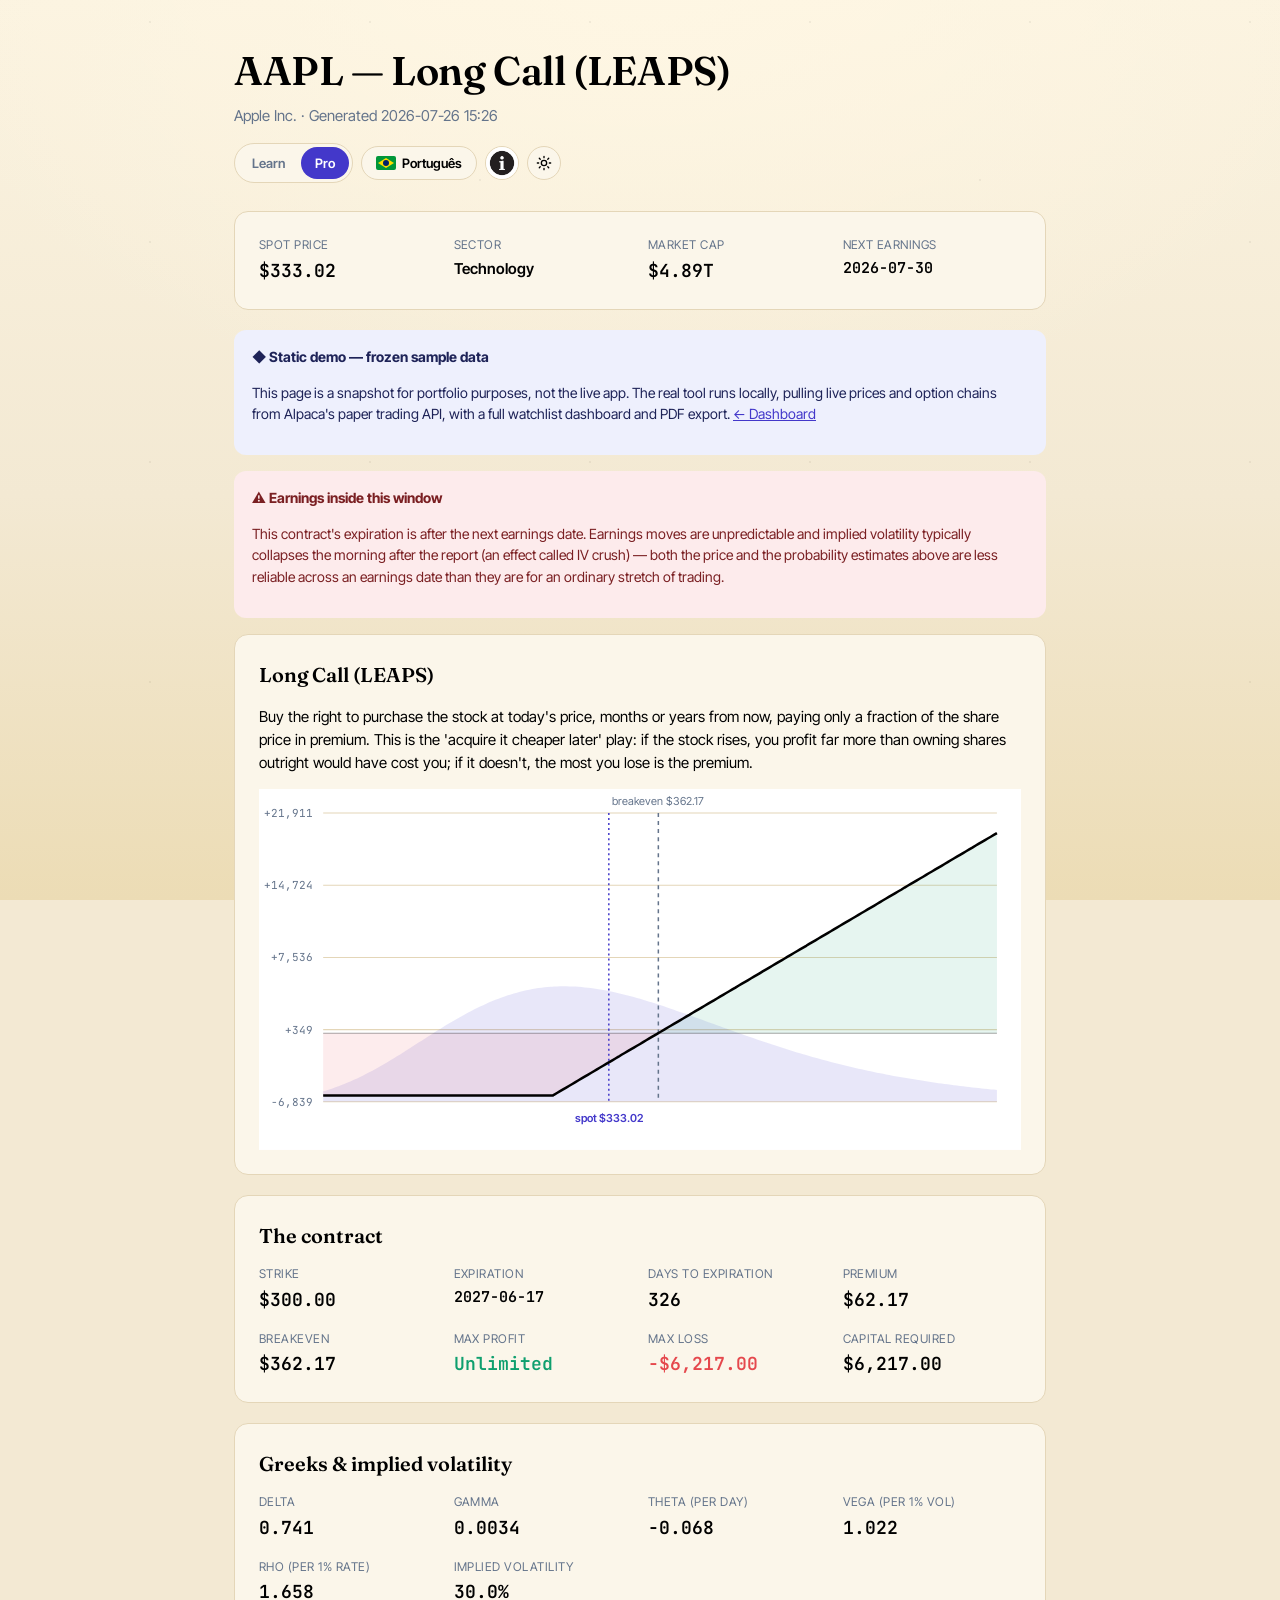
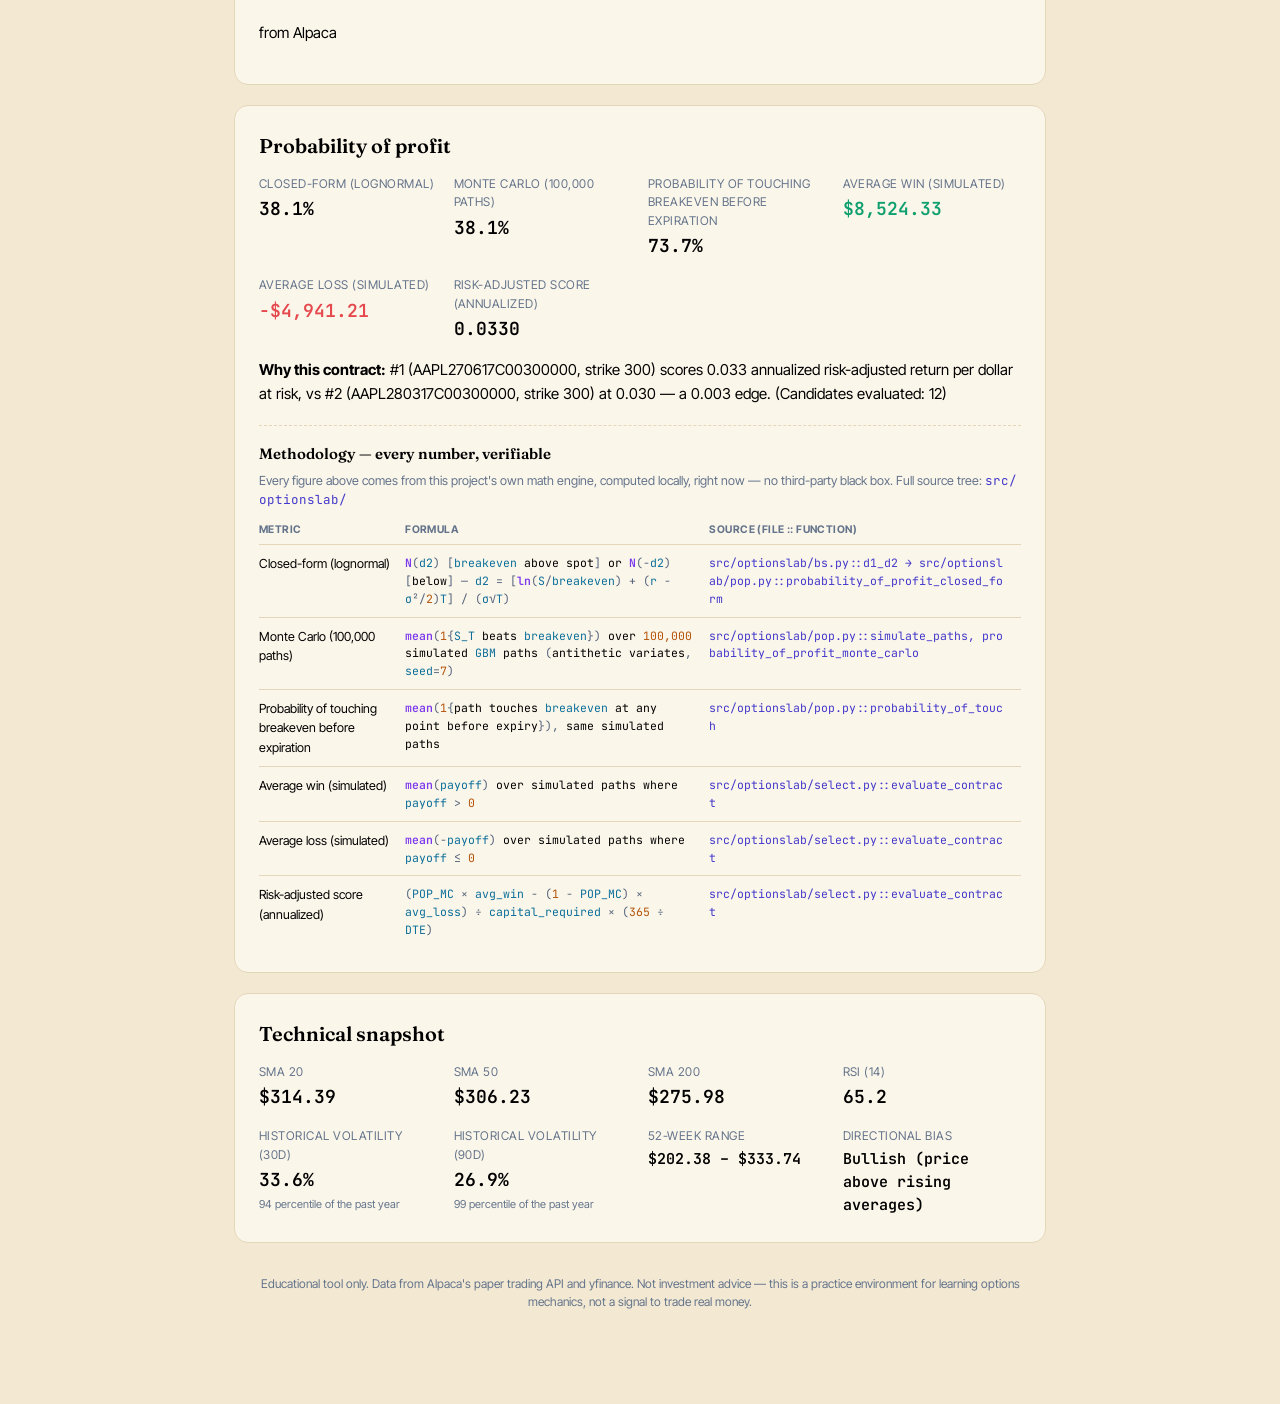
==== docs/report-aapl-en-pro.html @ 0aa87fce "Merge issue-5-formula-highlight" ====
<!doctype html>
<html lang="en">
<head>
<meta charset="utf-8">
<meta name="viewport" content="width=device-width, initial-scale=1">
<title>Options Analysis — AAPL</title>
<script>
(function () {
  var t = localStorage.getItem("optionslab-theme");
  if (!t) { t = window.matchMedia("(prefers-color-scheme: dark)").matches ? "dark" : "light"; }
  document.documentElement.setAttribute("data-theme", t);
})();
</script>
<link rel="stylesheet" href="./css/report.css">
<script src="./js/theme.js"></script>
</head>
<body>
<div class="page">

  <header class="report-header">
    <div class="titles">
      <h1>AAPL — Long Call (LEAPS)</h1>
      <p class="subtitle">Apple Inc. · Generated 2026-07-26 15:26</p>
    </div>
    <div class="header-controls">
      <nav class="pill-toggle" aria-label="Report depth">
        <a href="report-aapl-en-learn.html" class="">Learn</a>
        <a href="report-aapl-en-pro.html" class="active">Pro</a>
      </nav>
      <a class="flag-toggle" href="report-aapl-pt-pro.html"><svg class="flag-icon" width="20" height="14" viewBox="0 0 20 14" aria-hidden="true">
  <rect width="20" height="14" rx="2" fill="#009739"></rect>
  <polygon points="10,2 18,7 10,12 2,7" fill="#FEDD00"></polygon>
  <circle cx="10" cy="7" r="3" fill="#012169"></circle>
</svg> Português</a>
      <button type="button" class="help-toggle" onclick="document.getElementById('help-modal').showModal()" aria-label="Help">
  <img src="./img/about.jpg" alt="">
</button>
      <button type="button" class="theme-toggle" onclick="toggleTheme()" aria-label="Toggle dark mode">
  <svg class="icon-sun" width="16" height="16" viewBox="0 0 24 24" fill="none" stroke="currentColor" stroke-width="2" stroke-linecap="round" stroke-linejoin="round" aria-hidden="true">
    <circle cx="12" cy="12" r="4"></circle>
    <path d="M12 2v2M12 20v2M4.93 4.93l1.41 1.41M17.66 17.66l1.41 1.41M2 12h2M20 12h2M4.93 19.07l1.41-1.41M17.66 6.34l1.41-1.41"></path>
  </svg>
  <svg class="icon-moon" width="16" height="16" viewBox="0 0 24 24" fill="currentColor" aria-hidden="true">
    <path d="M21 12.79A9 9 0 1111.21 3 7 7 0 0021 12.79z"></path>
  </svg>
</button>
    </div>
  </header>

  <dialog id="help-modal" class="help-modal">
  <div class="help-modal-inner">
    <button type="button" class="help-modal-close" onclick="document.getElementById('help-modal').close()" aria-label="Close">×</button>
    
      <h2>How to read this app</h2>
<p class="help-lede">A short, foundational reference for every number this tool shows you.
Read it once, then use it as a glossary whenever a term doesn't ring a bell.</p>

<h3>What an option actually is</h3>
<p>A <strong>call</strong> is the right (not the obligation) to <em>buy</em> 100 shares at a fixed
price (the <strong>strike</strong>) any time before an <strong>expiration</strong> date. A
<strong>put</strong> is the right to <em>sell</em> at that fixed price. You pay a <strong>premium</strong>
today for that right — the option's price, quoted per share but always representing a 100-share
contract, so a $2.00 premium costs $200 out of pocket.</p>

<h3>The four strategies this tool builds</h3>
<ul class="help-list">
  <li><strong>Long Call (LEAPS)</strong> — buy a call far out (6–24 months) to lock in today's
  price on a stock you want to own more of later, paying a fraction of the share price instead of
  the full amount. Max loss is the premium; upside is unlimited.</li>
  <li><strong>Cash-Secured Put</strong> — sell a put, setting aside the full strike × 100 in cash.
  You collect the premium now. Worst case, you're forced to buy the stock at the strike — a stock
  you already wanted, at a discount.</li>
  <li><strong>Covered Call</strong> — sell a call against 100 shares you already own. You collect
  premium; in exchange, you cap your upside above the strike. Turns idle shares into income.</li>
  <li><strong>Protective Put</strong> — buy a put against shares you already own, as insurance. It
  floors your downside for the cost of the premium, while your upside stays fully open.</li>
</ul>

<h3>Fundamentals panel</h3>
<p><strong>Spot price</strong> is the stock's most recent close — the number every other
calculation in this report is built from. <strong>Sector</strong> and <strong>market cap</strong>
give quick context on the kind of company and its size. <strong>Next earnings</strong> matters more
than it looks: a surprise earnings move can swing the stock far more than a normal trading day.</p>

<h3>Warnings</h3>
<p>This tool never hides a bad contract — it flags it and lets you see why. An
<strong>earnings warning</strong> means the contract expires after the next earnings date, so both
the price and the probability estimates below are less reliable across that date (implied
volatility usually collapses the morning after — an effect called <em>IV crush</em>). A
<strong>liquidity warning</strong> means the bid-ask spread or quoted size is thin, so you'd likely
give up more to the spread than a more liquid strike would cost. An <strong>affordability
warning</strong> means the trade needs more capital than your paper account's current buying
power.</p>

<h3>The contract</h3>
<ul class="help-list">
  <li><strong>Strike</strong> — the fixed price written into the contract.</li>
  <li><strong>Breakeven</strong> — the strike adjusted for the premium paid or received. This, not
  the strike, is the price the position actually needs to clear to turn a profit.</li>
  <li><strong>Premium</strong> — what the option costs (or pays you) today, per contract
  (×100 shares).</li>
  <li><strong>Max profit / max loss</strong> — the best and worst dollar outcomes at expiration.</li>
  <li><strong>Capital required</strong> — cash or margin the position ties up (full strike × 100 for
  a cash-secured put; the premium for a long call or protective put).</li>
</ul>

<h3>Greeks & implied volatility</h3>
<p>The Greeks describe how the option's price reacts to changes in the world — each one isolates
one variable.</p>
<ul class="help-list">
  <li><strong>Delta</strong> — how much the option's price moves per $1 move in the stock.
  Roughly doubles as "probability this option finishes in-the-money." A 0.30 delta call behaves
  like owning 30 shares.</li>
  <li><strong>Gamma</strong> — how fast delta itself changes as the stock moves. High gamma means
  the position's directional exposure can shift quickly.</li>
  <li><strong>Theta</strong> — how much value the option loses per calendar day, all else equal.
  This is the "time decay" every options trader has to respect — it works against option buyers
  and for option sellers.</li>
  <li><strong>Vega</strong> — how much the option's price moves per 1 percentage point change in
  implied volatility. Long options gain value when volatility rises; short options lose value.</li>
  <li><strong>Rho</strong> — sensitivity to interest rates. Usually the smallest effect of the five,
  more relevant for long-dated LEAPS than short-dated trades.</li>
  <li><strong>Implied volatility (IV)</strong> — the market's forecast of how much the stock will
  swing, backed out of the option's price. Higher IV means richer premiums and wider expected
  moves.</li>
</ul>
<p>Whenever Alpaca doesn't quote Greeks for a contract (common on illiquid or same-day
expirations), this tool computes them locally with its own Black-Scholes engine and labels them
"calculated locally" — so you always know whether a number came from the market or from a model.</p>

<h3>Probability of profit</h3>
<p>This is the section with the highest bar for rigor in the whole report — see the
<strong>Methodology</strong> block beneath it on every report for the exact formula and source file
behind each figure below. In plain language:</p>
<ul class="help-list">
  <li><strong>Closed-form (lognormal)</strong> — a textbook formula (Black-Scholes' own
  probability term) assuming the stock's future price follows a lognormal distribution. Fast,
  exact given that assumption, and the industry-standard first answer.</li>
  <li><strong>Monte Carlo</strong> — instead of trusting the formula, this tool actually simulates
  100,000 possible future price paths for the stock and counts how often the position ends
  profitable. It's the same assumption as the closed-form (geometric Brownian motion), verified by
  brute force rather than algebra — if the two disagree by more than a hair, the report says so.</li>
  <li><strong>Probability of touch</strong> — closed-form and Monte Carlo both answer "where does
  the price end up at expiration?" This one asks a different, often more practical question:
  "does the price touch breakeven at any point before expiration?" It's usually higher than the
  terminal probability, since a price can touch a level and come back.</li>
  <li><strong>Average win / average loss</strong> — from the same 100,000 simulated paths, the
  average dollar outcome across the paths that ended profitable, and across the ones that didn't.</li>
  <li><strong>Risk-adjusted score</strong> — combines probability, average win, average loss, and
  capital at risk into one annualized number, used to rank candidate contracts against each other.
  It answers "which contract offers the best return per dollar risked per year," not "which
  contract will win."</li>
</ul>
<p>One honest caveat that applies to all of the above: under the model's own risk-neutral
assumptions, every option's <em>expected</em> profit is approximately zero minus trading costs.
These probabilities describe likely outcomes under the market's current pricing — they are not a
positive edge. A profitable trade ultimately requires a directional view this model does not
have.</p>

<h3>Technical snapshot</h3>
<ul class="help-list">
  <li><strong>SMA 20 / 50 / 200</strong> — simple moving averages over the last 20, 50, and 200
  trading days. Price stacked above rising averages is the classic textbook definition of an
  uptrend.</li>
  <li><strong>RSI (14)</strong> — Relative Strength Index, a 0–100 momentum gauge. Traditionally,
  above 70 is considered "overbought" and below 30 "oversold," though strong trends can stay
  extreme for a long time.</li>
  <li><strong>Historical volatility (30d / 90d)</strong> — how much the stock has actually moved,
  annualized, over the trailing 30 and 90 days — the realized counterpart to implied volatility.
  The percentile shown ranks the current reading against the past year, so you can tell if today's
  volatility is unusually calm or unusually wild for this particular stock.</li>
  <li><strong>52-week range</strong> — the lowest and highest close in the past year.</li>
  <li><strong>Directional bias</strong> — a simple read from how the moving averages are stacked:
  bullish, bearish, mixed, or not enough history yet.</li>
</ul>

<h3>Using this tool responsibly</h3>
<p>Every trade in this app runs against Alpaca's <strong>paper trading</strong> account — real
market data, zero real money. That's deliberate: the fastest way to build real intuition for
options is to watch many contracts play out without the cost of being wrong. Nothing here is
investment advice, and no order is ever placed automatically — this is a learning environment for
understanding the mechanics before you ever risk a dollar.</p>
    
  </div>
</dialog>

  <section class="panel">
    <div class="stat-row">
      <div class="stat">
        <span class="label">Spot price</span>
        <span class="value">$333.02</span>
      </div>
      <div class="stat">
        <span class="label">Sector</span>
        <span class="value" style="font-family: var(--font-body); font-size: 15px;">Technology</span>
      </div>
      <div class="stat">
        <span class="label">Market cap</span>
        <span class="value">$4.89T</span>
      </div>
      <div class="stat">
        <span class="label">Next earnings</span>
        <span class="value" style="font-size: 15px;">2026-07-30</span>
      </div>
    </div>
  </section>

  
  <div class="warning static-demo">
    <h3>◆ Static demo — frozen sample data</h3>
    <p>This page is a snapshot for portfolio purposes, not the live app. The real tool runs locally, pulling live prices and option chains from Alpaca&#39;s paper trading API, with a full watchlist dashboard and PDF export. <a href="index.html">← Dashboard</a></p>
  </div>
  

  
  <div class="warning earnings">
    <h3>⚠ Earnings inside this window</h3>
    <p>This contract&#39;s expiration is after the next earnings date. Earnings moves are unpredictable and implied volatility typically collapses the morning after the report (an effect called IV crush) — both the price and the probability estimates above are less reliable across an earnings date than they are for an ordinary stretch of trading.</p>
  </div>
  

  

  

  <section class="panel">
    <h2>Long Call (LEAPS)</h2>
    <p class="blurb">Buy the right to purchase the stock at today&#39;s price, months or years from now, paying only a fraction of the share price in premium. This is the &#39;acquire it cheaper later&#39; play: if the stock rises, you profit far more than owning shares outright would have cost you; if it doesn&#39;t, the most you lose is the premium.</p>
    <svg viewBox="0 0 760 360" xmlns="http://www.w3.org/2000/svg" class="payoff-svg" role="img"
     aria-label="Payoff diagram with probability ribbon">
  <rect x="0" y="0" width="760" height="360" fill="white" />
  <line x1="64" y1="312.0" x2="736" y2="312.0" stroke="#E4D6B8" stroke-width="1" /><text x="54" y="316.0" text-anchor="end" font-family="JetBrains Mono, monospace" font-size="11" fill="#64748B">-6,839</text><line x1="64" y1="240.0" x2="736" y2="240.0" stroke="#E4D6B8" stroke-width="1" /><text x="54" y="244.0" text-anchor="end" font-family="JetBrains Mono, monospace" font-size="11" fill="#64748B">+349</text><line x1="64" y1="168.0" x2="736" y2="168.0" stroke="#E4D6B8" stroke-width="1" /><text x="54" y="172.0" text-anchor="end" font-family="JetBrains Mono, monospace" font-size="11" fill="#64748B">+7,536</text><line x1="64" y1="96.0" x2="736" y2="96.0" stroke="#E4D6B8" stroke-width="1" /><text x="54" y="100.0" text-anchor="end" font-family="JetBrains Mono, monospace" font-size="11" fill="#64748B">+14,724</text><line x1="64" y1="24.0" x2="736" y2="24.0" stroke="#E4D6B8" stroke-width="1" /><text x="54" y="28.0" text-anchor="end" font-family="JetBrains Mono, monospace" font-size="11" fill="#64748B">+21,911</text>

  <path d="M 64.0,312.0 L 64.0,301.5 67.1,300.6 70.1,299.6 73.2,298.6 76.3,297.5 79.3,296.4 82.4,295.3 85.5,294.0 88.5,292.8 91.6,291.5 94.7,290.1 97.8,288.7 100.8,287.2 103.9,285.7 107.0,284.1 110.0,282.5 113.1,280.9 116.2,279.2 119.2,277.5 122.3,275.8 125.4,274.0 128.4,272.2 131.5,270.3 134.6,268.5 137.6,266.6 140.7,264.7 143.8,262.7 146.8,260.8 149.9,258.8 153.0,256.9 156.1,254.9 159.1,252.9 162.2,251.0 165.3,249.0 168.3,247.0 171.4,245.1 174.5,243.1 177.5,241.2 180.6,239.3 183.7,237.4 186.7,235.5 189.8,233.7 192.9,231.8 195.9,230.1 199.0,228.3 202.1,226.6 205.2,224.9 208.2,223.2 211.3,221.6 214.4,220.0 217.4,218.5 220.5,217.0 223.6,215.6 226.6,214.2 229.7,212.8 232.8,211.5 235.8,210.3 238.9,209.1 242.0,208.0 245.0,206.9 248.1,205.8 251.2,204.9 254.2,203.9 257.3,203.1 260.4,202.3 263.5,201.5 266.5,200.8 269.6,200.2 272.7,199.6 275.7,199.1 278.8,198.6 281.9,198.2 284.9,197.8 288.0,197.5 291.1,197.3 292.9,197.2 294.1,197.1 297.2,196.9 300.3,196.8 303.3,196.8 306.4,196.8 309.5,196.9 312.5,197.0 315.6,197.1 318.7,197.3 321.8,197.6 324.8,197.9 327.9,198.2 331.0,198.6 334.0,199.0 337.1,199.4 340.2,199.9 343.2,200.5 346.3,201.0 348.9,201.5 349.4,201.6 352.4,202.3 355.5,202.9 358.6,203.6 361.6,204.4 364.7,205.1 367.8,205.9 370.8,206.7 373.9,207.5 377.0,208.4 380.1,209.3 383.1,210.2 386.2,211.1 389.3,212.1 392.3,213.0 395.4,214.0 398.3,214.9 398.5,215.0 401.5,216.0 404.6,217.0 407.7,218.1 410.7,219.1 413.8,220.2 416.9,221.3 419.9,222.3 423.0,223.4 426.1,224.5 429.2,225.6 432.2,226.7 435.3,227.8 438.4,228.9 441.4,230.0 444.5,231.2 447.6,232.3 450.6,233.4 453.7,234.5 456.8,235.6 459.8,236.7 462.9,237.9 466.0,239.0 469.0,240.1 472.1,241.2 475.2,242.3 478.2,243.4 481.3,244.4 484.4,245.5 487.5,246.6 490.5,247.7 493.6,248.7 496.7,249.8 499.7,250.8 502.8,251.9 505.9,252.9 508.9,253.9 512.0,254.9 515.1,255.9 518.1,256.9 521.2,257.9 524.3,258.9 527.3,259.8 530.4,260.8 533.5,261.7 536.5,262.7 539.6,263.6 542.7,264.5 545.8,265.4 548.8,266.3 551.9,267.2 555.0,268.0 558.0,268.9 561.1,269.7 564.2,270.5 567.2,271.4 570.3,272.2 573.4,273.0 576.4,273.7 579.5,274.5 582.6,275.3 585.6,276.0 588.7,276.8 591.8,277.5 594.8,278.2 597.9,278.9 601.0,279.6 604.1,280.3 607.1,280.9 610.2,281.6 613.3,282.2 616.3,282.9 619.4,283.5 622.5,284.1 625.5,284.7 628.6,285.3 631.7,285.9 634.7,286.4 637.8,287.0 640.9,287.6 643.9,288.1 647.0,288.6 650.1,289.1 653.2,289.6 656.2,290.1 659.3,290.6 662.4,291.1 665.4,291.6 668.5,292.1 671.6,292.5 674.6,292.9 677.7,293.4 680.8,293.8 683.8,294.2 686.9,294.6 690.0,295.0 693.0,295.4 696.1,295.8 699.2,296.2 702.2,296.6 705.3,296.9 708.4,297.3 711.5,297.6 714.5,298.0 717.6,298.3 720.7,298.6 723.7,298.9 726.8,299.2 729.9,299.6 732.9,299.8 736.0,300.1 L 736.0,312.0 Z" fill="#4338CA" fill-opacity="0.12" stroke="none" />

  <path d="M 64.0,243.5 L 64.0,305.8 67.1,305.8 70.1,305.8 73.2,305.8 76.3,305.8 79.3,305.8 82.4,305.8 85.5,305.8 88.5,305.8 91.6,305.8 94.7,305.8 97.8,305.8 100.8,305.8 103.9,305.8 107.0,305.8 110.0,305.8 113.1,305.8 116.2,305.8 119.2,305.8 122.3,305.8 125.4,305.8 128.4,305.8 131.5,305.8 134.6,305.8 137.6,305.8 140.7,305.8 143.8,305.8 146.8,305.8 149.9,305.8 153.0,305.8 156.1,305.8 159.1,305.8 162.2,305.8 165.3,305.8 168.3,305.8 171.4,305.8 174.5,305.8 177.5,305.8 180.6,305.8 183.7,305.8 186.7,305.8 189.8,305.8 192.9,305.8 195.9,305.8 199.0,305.8 202.1,305.8 205.2,305.8 208.2,305.8 211.3,305.8 214.4,305.8 217.4,305.8 220.5,305.8 223.6,305.8 226.6,305.8 229.7,305.8 232.8,305.8 235.8,305.8 238.9,305.8 242.0,305.8 245.0,305.8 248.1,305.8 251.2,305.8 254.2,305.8 257.3,305.8 260.4,305.8 263.5,305.8 266.5,305.8 269.6,305.8 272.7,305.8 275.7,305.8 278.8,305.8 281.9,305.8 284.9,305.8 288.0,305.8 291.1,305.8 292.9,305.8 294.1,305.0 297.2,303.2 300.3,301.4 303.3,299.6 306.4,297.8 309.5,296.0 312.5,294.2 315.6,292.3 318.7,290.5 321.8,288.7 324.8,286.9 327.9,285.1 331.0,283.3 334.0,281.5 337.1,279.6 340.2,277.8 343.2,276.0 346.3,274.2 348.9,272.7 349.4,272.4 352.4,270.6 355.5,268.8 358.6,267.0 361.6,265.1 364.7,263.3 367.8,261.5 370.8,259.7 373.9,257.9 377.0,256.1 380.1,254.3 383.1,252.5 386.2,250.6 389.3,248.8 392.3,247.0 395.4,245.2 398.3,243.5 L 398.3,243.5 Z" fill="#E5484D" fill-opacity="0.10" stroke="none" />
  <path d="M 398.3,243.5 L 398.3,243.5 398.5,243.4 401.5,241.6 404.6,239.8 407.7,237.9 410.7,236.1 413.8,234.3 416.9,232.5 419.9,230.7 423.0,228.9 426.1,227.1 429.2,225.3 432.2,223.4 435.3,221.6 438.4,219.8 441.4,218.0 444.5,216.2 447.6,214.4 450.6,212.6 453.7,210.8 456.8,208.9 459.8,207.1 462.9,205.3 466.0,203.5 469.0,201.7 472.1,199.9 475.2,198.1 478.2,196.2 481.3,194.4 484.4,192.6 487.5,190.8 490.5,189.0 493.6,187.2 496.7,185.4 499.7,183.6 502.8,181.7 505.9,179.9 508.9,178.1 512.0,176.3 515.1,174.5 518.1,172.7 521.2,170.9 524.3,169.1 527.3,167.2 530.4,165.4 533.5,163.6 536.5,161.8 539.6,160.0 542.7,158.2 545.8,156.4 548.8,154.5 551.9,152.7 555.0,150.9 558.0,149.1 561.1,147.3 564.2,145.5 567.2,143.7 570.3,141.9 573.4,140.0 576.4,138.2 579.5,136.4 582.6,134.6 585.6,132.8 588.7,131.0 591.8,129.2 594.8,127.4 597.9,125.5 601.0,123.7 604.1,121.9 607.1,120.1 610.2,118.3 613.3,116.5 616.3,114.7 619.4,112.8 622.5,111.0 625.5,109.2 628.6,107.4 631.7,105.6 634.7,103.8 637.8,102.0 640.9,100.2 643.9,98.3 647.0,96.5 650.1,94.7 653.2,92.9 656.2,91.1 659.3,89.3 662.4,87.5 665.4,85.7 668.5,83.8 671.6,82.0 674.6,80.2 677.7,78.4 680.8,76.6 683.8,74.8 686.9,73.0 690.0,71.1 693.0,69.3 696.1,67.5 699.2,65.7 702.2,63.9 705.3,62.1 708.4,60.3 711.5,58.5 714.5,56.6 717.6,54.8 720.7,53.0 723.7,51.2 726.8,49.4 729.9,47.6 732.9,45.8 736.0,44.0 L 736.0,243.5 Z" fill="#0E9F6E" fill-opacity="0.10" stroke="none" />

  <line x1="64" y1="243.5" x2="736" y2="243.5"
        stroke="#000000" stroke-width="1" stroke-opacity="0.35" />

  <line x1="398.3" y1="24" x2="398.3" y2="312.0"
        stroke="#64748B" stroke-width="1.5" stroke-dasharray="4 4" />
  <text x="398.3" y="16" text-anchor="middle"
        font-family="Inter Tight, sans-serif" font-size="11" fill="#64748B">
    breakeven $362.17</text>

  <line x1="348.9" y1="24" x2="348.9" y2="312.0"
        stroke="#4338CA" stroke-width="1.5" stroke-dasharray="2 3" />
  <text x="348.9" y="332" text-anchor="middle"
        font-family="Inter Tight, sans-serif" font-size="11" font-weight="600" fill="#4338CA">
    spot $333.02</text>

  <path d="M 64.0,305.8 67.1,305.8 70.1,305.8 73.2,305.8 76.3,305.8 79.3,305.8 82.4,305.8 85.5,305.8 88.5,305.8 91.6,305.8 94.7,305.8 97.8,305.8 100.8,305.8 103.9,305.8 107.0,305.8 110.0,305.8 113.1,305.8 116.2,305.8 119.2,305.8 122.3,305.8 125.4,305.8 128.4,305.8 131.5,305.8 134.6,305.8 137.6,305.8 140.7,305.8 143.8,305.8 146.8,305.8 149.9,305.8 153.0,305.8 156.1,305.8 159.1,305.8 162.2,305.8 165.3,305.8 168.3,305.8 171.4,305.8 174.5,305.8 177.5,305.8 180.6,305.8 183.7,305.8 186.7,305.8 189.8,305.8 192.9,305.8 195.9,305.8 199.0,305.8 202.1,305.8 205.2,305.8 208.2,305.8 211.3,305.8 214.4,305.8 217.4,305.8 220.5,305.8 223.6,305.8 226.6,305.8 229.7,305.8 232.8,305.8 235.8,305.8 238.9,305.8 242.0,305.8 245.0,305.8 248.1,305.8 251.2,305.8 254.2,305.8 257.3,305.8 260.4,305.8 263.5,305.8 266.5,305.8 269.6,305.8 272.7,305.8 275.7,305.8 278.8,305.8 281.9,305.8 284.9,305.8 288.0,305.8 291.1,305.8 292.9,305.8 294.1,305.0 297.2,303.2 300.3,301.4 303.3,299.6 306.4,297.8 309.5,296.0 312.5,294.2 315.6,292.3 318.7,290.5 321.8,288.7 324.8,286.9 327.9,285.1 331.0,283.3 334.0,281.5 337.1,279.6 340.2,277.8 343.2,276.0 346.3,274.2 348.9,272.7 349.4,272.4 352.4,270.6 355.5,268.8 358.6,267.0 361.6,265.1 364.7,263.3 367.8,261.5 370.8,259.7 373.9,257.9 377.0,256.1 380.1,254.3 383.1,252.5 386.2,250.6 389.3,248.8 392.3,247.0 395.4,245.2 398.3,243.5 398.5,243.4 401.5,241.6 404.6,239.8 407.7,237.9 410.7,236.1 413.8,234.3 416.9,232.5 419.9,230.7 423.0,228.9 426.1,227.1 429.2,225.3 432.2,223.4 435.3,221.6 438.4,219.8 441.4,218.0 444.5,216.2 447.6,214.4 450.6,212.6 453.7,210.8 456.8,208.9 459.8,207.1 462.9,205.3 466.0,203.5 469.0,201.7 472.1,199.9 475.2,198.1 478.2,196.2 481.3,194.4 484.4,192.6 487.5,190.8 490.5,189.0 493.6,187.2 496.7,185.4 499.7,183.6 502.8,181.7 505.9,179.9 508.9,178.1 512.0,176.3 515.1,174.5 518.1,172.7 521.2,170.9 524.3,169.1 527.3,167.2 530.4,165.4 533.5,163.6 536.5,161.8 539.6,160.0 542.7,158.2 545.8,156.4 548.8,154.5 551.9,152.7 555.0,150.9 558.0,149.1 561.1,147.3 564.2,145.5 567.2,143.7 570.3,141.9 573.4,140.0 576.4,138.2 579.5,136.4 582.6,134.6 585.6,132.8 588.7,131.0 591.8,129.2 594.8,127.4 597.9,125.5 601.0,123.7 604.1,121.9 607.1,120.1 610.2,118.3 613.3,116.5 616.3,114.7 619.4,112.8 622.5,111.0 625.5,109.2 628.6,107.4 631.7,105.6 634.7,103.8 637.8,102.0 640.9,100.2 643.9,98.3 647.0,96.5 650.1,94.7 653.2,92.9 656.2,91.1 659.3,89.3 662.4,87.5 665.4,85.7 668.5,83.8 671.6,82.0 674.6,80.2 677.7,78.4 680.8,76.6 683.8,74.8 686.9,73.0 690.0,71.1 693.0,69.3 696.1,67.5 699.2,65.7 702.2,63.9 705.3,62.1 708.4,60.3 711.5,58.5 714.5,56.6 717.6,54.8 720.7,53.0 723.7,51.2 726.8,49.4 729.9,47.6 732.9,45.8 736.0,44.0" fill="none" stroke="#000000" stroke-width="2.5" stroke-linejoin="round" />
</svg>
  </section>

  <section class="panel">
    <h2>The contract</h2>
    <div class="stat-row">
      <div class="stat">
        <span class="label">Strike</span>
        <span class="value">$300.00</span>
      </div>
      <div class="stat">
        <span class="label">Expiration</span>
        <span class="value" style="font-size: 15px;">2027-06-17</span>
      </div>
      <div class="stat">
        <span class="label">Days to expiration</span>
        <span class="value">326</span>
      </div>
      <div class="stat">
        <span class="label">Premium</span>
        <span class="value">$62.17</span>
      </div>
      <div class="stat">
        <span class="label">Breakeven</span>
        <span class="value">$362.17</span>
      </div>
      <div class="stat">
        <span class="label">Max profit</span>
        <span class="value pl-positive">
          Unlimited
        </span>
      </div>
      <div class="stat">
        <span class="label">Max loss</span>
        <span class="value pl-negative">-$6,217.00</span>
      </div>
      <div class="stat">
        <span class="label">Capital required</span>
        <span class="value">$6,217.00</span>
      </div>
    </div>
    
  </section>

  <section class="panel">
    <h2>Greeks &amp; implied volatility</h2>
    <div class="stat-row">
      <div class="stat">
        <span class="label">Delta</span>
        <span class="value ">0.741</span>
      </div>
      <div class="stat">
        <span class="label">Gamma</span>
        <span class="value ">0.0034</span>
      </div>
      <div class="stat">
        <span class="label">Theta (per day)</span>
        <span class="value ">-0.068</span>
      </div>
      <div class="stat">
        <span class="label">Vega (per 1% vol)</span>
        <span class="value ">1.022</span>
      </div>
      <div class="stat">
        <span class="label">Rho (per 1% rate)</span>
        <span class="value ">1.658</span>
      </div>
      <div class="stat">
        <span class="label">Implied volatility</span>
        <span class="value ">30.0%</span>
      </div>
    </div>
    <p class="caption">
      
        from Alpaca
      
    </p>
  </section>

  <section class="panel">
    <h2>Probability of profit</h2>
    <div class="stat-row">
      <div class="stat">
        <span class="label">Closed-form (lognormal)</span>
        <span class="value">38.1%</span>
      </div>
      <div class="stat">
        <span class="label">Monte Carlo (100,000 paths)</span>
        <span class="value">38.1%</span>
      </div>
      <div class="stat">
        <span class="label">Probability of touching breakeven before expiration</span>
        <span class="value">73.7%</span>
      </div>
      <div class="stat">
        <span class="label">Average win (simulated)</span>
        <span class="value pl-positive">$8,524.33</span>
      </div>
      <div class="stat">
        <span class="label">Average loss (simulated)</span>
        <span class="value pl-negative">-$4,941.21</span>
      </div>
      <div class="stat">
        <span class="label">Risk-adjusted score (annualized)</span>
        <span class="value">0.0330</span>
      </div>
    </div>
    
    
    
    <p class="caption"><strong>Why this contract:</strong> #1 (AAPL270617C00300000, strike 300) scores 0.033 annualized risk-adjusted return per dollar at risk, vs #2 (AAPL280317C00300000, strike 300) at 0.030 — a 0.003 edge. (Candidates evaluated: 12)</p>
    

    <div class="methodology">
      <h3>Methodology — every number, verifiable</h3>
      <p class="methodology-intro">Every figure above comes from this project&#39;s own math engine, computed locally, right now — no third-party black box. Full source tree: <span class="path">src/optionslab/</span></p>
      <div class="methodology-table-wrap">
        <table class="methodology-table">
          <thead>
            <tr>
              <th>Metric</th>
              <th>Formula</th>
              <th>Source (file :: function)</th>
            </tr>
          </thead>
          <tbody>
            
            <tr>
              <td>Closed-form (lognormal)</td>
              <td class="formula"><span class="tok-func">N</span><span class="tok-op">(</span><span class="tok-ident">d2</span><span class="tok-op">)</span> <span class="tok-op">[</span><span class="tok-ident">breakeven</span> above spot<span class="tok-op">]</span> or <span class="tok-func">N</span><span class="tok-op">(</span><span class="tok-op">−</span><span class="tok-ident">d2</span><span class="tok-op">)</span> <span class="tok-op">[</span>below<span class="tok-op">]</span> <span class="tok-op">—</span> <span class="tok-ident">d2</span> <span class="tok-op">=</span> <span class="tok-op">[</span><span class="tok-func">ln</span><span class="tok-op">(</span><span class="tok-ident">S</span><span class="tok-op">/</span><span class="tok-ident">breakeven</span><span class="tok-op">)</span> <span class="tok-op">+</span> <span class="tok-op">(</span><span class="tok-ident">r</span> <span class="tok-op">−</span> <span class="tok-ident">σ</span><span class="tok-op">²</span><span class="tok-op">/</span><span class="tok-num">2</span><span class="tok-op">)</span><span class="tok-ident">T</span><span class="tok-op">]</span> <span class="tok-op">/</span> <span class="tok-op">(</span><span class="tok-ident">σ</span><span class="tok-op">√</span><span class="tok-ident">T</span><span class="tok-op">)</span></td>
              <td class="source">src/optionslab/bs.py::d1_d2 → src/optionslab/pop.py::probability_of_profit_closed_form</td>
            </tr>
            
            <tr>
              <td>Monte Carlo (100,000 paths)</td>
              <td class="formula"><span class="tok-func">mean</span><span class="tok-op">(</span><span class="tok-num">1</span><span class="tok-op">{</span><span class="tok-ident">S_T</span> beats <span class="tok-ident">breakeven</span><span class="tok-op">}</span><span class="tok-op">)</span> over <span class="tok-num">100,000</span> simulated <span class="tok-ident">GBM</span> paths <span class="tok-op">(</span>antithetic variates<span class="tok-op">,</span> <span class="tok-ident">seed</span><span class="tok-op">=</span><span class="tok-num">7</span><span class="tok-op">)</span></td>
              <td class="source">src/optionslab/pop.py::simulate_paths, probability_of_profit_monte_carlo</td>
            </tr>
            
            <tr>
              <td>Probability of touching breakeven before expiration</td>
              <td class="formula"><span class="tok-func">mean</span><span class="tok-op">(</span><span class="tok-num">1</span><span class="tok-op">{</span>path touches <span class="tok-ident">breakeven</span> at any point before expiry<span class="tok-op">}</span><span class="tok-op">)</span><span class="tok-op">,</span> same simulated paths</td>
              <td class="source">src/optionslab/pop.py::probability_of_touch</td>
            </tr>
            
            <tr>
              <td>Average win (simulated)</td>
              <td class="formula"><span class="tok-func">mean</span><span class="tok-op">(</span><span class="tok-ident">payoff</span><span class="tok-op">)</span> over simulated paths where <span class="tok-ident">payoff</span> <span class="tok-op">&gt;</span> <span class="tok-num">0</span></td>
              <td class="source">src/optionslab/select.py::evaluate_contract</td>
            </tr>
            
            <tr>
              <td>Average loss (simulated)</td>
              <td class="formula"><span class="tok-func">mean</span><span class="tok-op">(</span><span class="tok-op">−</span><span class="tok-ident">payoff</span><span class="tok-op">)</span> over simulated paths where <span class="tok-ident">payoff</span> <span class="tok-op">≤</span> <span class="tok-num">0</span></td>
              <td class="source">src/optionslab/select.py::evaluate_contract</td>
            </tr>
            
            <tr>
              <td>Risk-adjusted score (annualized)</td>
              <td class="formula"><span class="tok-op">(</span><span class="tok-ident">POP_MC</span> <span class="tok-op">×</span> <span class="tok-ident">avg_win</span> <span class="tok-op">−</span> <span class="tok-op">(</span><span class="tok-num">1</span> <span class="tok-op">−</span> <span class="tok-ident">POP_MC</span><span class="tok-op">)</span> <span class="tok-op">×</span> <span class="tok-ident">avg_loss</span><span class="tok-op">)</span> <span class="tok-op">÷</span> <span class="tok-ident">capital_required</span> <span class="tok-op">×</span> <span class="tok-op">(</span><span class="tok-num">365</span> <span class="tok-op">÷</span> <span class="tok-ident">DTE</span><span class="tok-op">)</span></td>
              <td class="source">src/optionslab/select.py::evaluate_contract</td>
            </tr>
            
          </tbody>
        </table>
      </div>
    </div>
  </section>

  <section class="panel">
    <h2>Technical snapshot</h2>
    <div class="stat-row">
      <div class="stat">
        <span class="label">SMA 20</span>
        <span class="value">$314.39</span>
      </div>
      <div class="stat">
        <span class="label">SMA 50</span>
        <span class="value">$306.23</span>
      </div>
      <div class="stat">
        <span class="label">SMA 200</span>
        <span class="value">$275.98</span>
      </div>
      <div class="stat">
        <span class="label">RSI (14)</span>
        <span class="value">65.2</span>
      </div>
      <div class="stat">
        <span class="label">Historical volatility (30d)</span>
        <span class="value">33.6%</span>
        <span class="caption">94 percentile of the past year</span>
      </div>
      <div class="stat">
        <span class="label">Historical volatility (90d)</span>
        <span class="value">26.9%</span>
        <span class="caption">99 percentile of the past year</span>
      </div>
      <div class="stat">
        <span class="label">52-week range</span>
        <span class="value" style="font-size: 15px;">$202.38 – $333.74</span>
      </div>
      <div class="stat">
        <span class="label">Directional bias</span>
        <span class="value" style="font-size: 15px;">Bullish (price above rising averages)</span>
      </div>
    </div>
  </section>

  <p class="footer-note">Educational tool only. Data from Alpaca&#39;s paper trading API and yfinance. Not investment advice — this is a practice environment for learning options mechanics, not a signal to trade real money.</p>

</div>
</body>
</html>
---- docs/css/report.css ----
@import url('https://fonts.googleapis.com/css2?family=Fraunces:opsz,wght@9..144,400;9..144,500;9..144,600;9..144,700&family=Inter+Tight:wght@400;500;600;700&family=JetBrains+Mono:wght@400;500;600&display=swap');

:root {
  --paper: #F3E9D3;
  --panel: #FBF6EA;
  --hairline: #E4D6B8;
  --ink: #000000;
  --indigo: #4338CA;
  --indigo-soft: #EEF0FD;
  --mint: #0E9F6E;
  --mint-soft: #E6F7F1;
  --coral: #E5484D;
  --coral-soft: #FDEBEC;
  --muted: #64748B;
  --syntax-fn: #7C3AED;
  --syntax-ident: #0B6E99;
  --syntax-num: #B45309;
  --syntax-op: #55647C;

  --font-display: 'Fraunces', Georgia, 'Times New Roman', serif;
  --font-body: 'Inter Tight', -apple-system, BlinkMacSystemFont, 'Segoe UI', sans-serif;
  --font-mono: 'JetBrains Mono', 'Consolas', monospace;
}

/* ---------- Dark mode — VS Code Dark+ inspired panels over a mission-control
   starfield. Toggled via data-theme on <html> (see /static/js/theme.js);
   defaults to the OS preference on first visit. ---------- */

:root[data-theme="dark"] {
  --paper: #0D1117;
  --panel: #161B22;
  --hairline: #30363D;
  --ink: #E6EDF3;
  --indigo: #569CD6;
  --indigo-soft: #1C2333;
  --mint: #4EC9B0;
  --mint-soft: #113229;
  --coral: #F87171;
  --coral-soft: #3A1B22;
  --muted: #8B949E;
  --syntax-fn: #C792EA;
  --syntax-ident: #9CDCFE;
  --syntax-num: #D7BA7D;
  --syntax-op: #8B949E;
}

* { box-sizing: border-box; }

html, body {
  margin: 0;
  padding: 0;
  background: var(--paper);
  color: var(--ink);
  font-family: var(--font-body);
  font-size: 15px;
  line-height: 1.55;
  -webkit-print-color-adjust: exact;
  print-color-adjust: exact;
  transition: background 0.2s ease, color 0.2s ease;
}

/* ---------- Light mode — warm sepia parchment with a star-chart wash,
   built the same way as the dark starfield (pure CSS gradients, no image
   files) so it stays self-contained for PDF export and static export. ---------- */

:root[data-theme="light"] body {
  background-color: #F3E9D3;
  background-image:
    radial-gradient(1px 1px at 12px 18px, rgba(27,20,10,.28) 0, transparent 60%),
    radial-gradient(1px 1px at 92px 64px, rgba(27,20,10,.22) 0, transparent 60%),
    radial-gradient(1.5px 1.5px at 150px 22px, rgba(27,20,10,.26) 0, transparent 60%),
    radial-gradient(1px 1px at 45px 120px, rgba(27,20,10,.18) 0, transparent 60%),
    radial-gradient(1px 1px at 175px 150px, rgba(27,20,10,.24) 0, transparent 60%),
    radial-gradient(1px 1px at 210px 90px, rgba(27,20,10,.16) 0, transparent 60%),
    radial-gradient(2px 2px at 300px 250px, rgba(27,20,10,.28) 0, transparent 60%),
    radial-gradient(1px 1px at 380px 60px, rgba(27,20,10,.18) 0, transparent 60%),
    radial-gradient(1px 1px at 420px 300px, rgba(27,20,10,.2) 0, transparent 60%),
    radial-gradient(1.5px 1.5px at 480px 180px, rgba(27,20,10,.24) 0, transparent 60%),
    radial-gradient(ellipse 1200px 800px at 50% -10%, #FFF7E4 0%, transparent 65%),
    linear-gradient(180deg, #FBF3E0 0%, #F3E9D3 55%, #ECDCB5 100%);
  background-repeat: repeat, repeat, repeat, repeat, repeat, repeat, repeat, repeat, repeat, repeat, no-repeat, no-repeat;
  background-size: 220px 220px, 220px 220px, 220px 220px, 220px 220px, 220px 220px,
    220px 220px, 500px 500px, 500px 500px, 500px 500px, 500px 500px, 100% 100%, 100% 100%;
  background-attachment: fixed;
}

:root[data-theme="dark"] body {
  background-color: #05070C;
  background-image:
    radial-gradient(1px 1px at 12px 18px, rgba(255,255,255,.9) 0, transparent 60%),
    radial-gradient(1px 1px at 92px 64px, rgba(255,255,255,.7) 0, transparent 60%),
    radial-gradient(1.5px 1.5px at 150px 22px, rgba(255,255,255,.85) 0, transparent 60%),
    radial-gradient(1px 1px at 45px 120px, rgba(255,255,255,.6) 0, transparent 60%),
    radial-gradient(1px 1px at 175px 150px, rgba(255,255,255,.8) 0, transparent 60%),
    radial-gradient(1px 1px at 210px 90px, rgba(255,255,255,.5) 0, transparent 60%),
    radial-gradient(2px 2px at 300px 250px, rgba(255,255,255,.9) 0, transparent 60%),
    radial-gradient(1px 1px at 380px 60px, rgba(255,255,255,.6) 0, transparent 60%),
    radial-gradient(1px 1px at 420px 300px, rgba(255,255,255,.7) 0, transparent 60%),
    radial-gradient(1.5px 1.5px at 480px 180px, rgba(255,255,255,.8) 0, transparent 60%),
    radial-gradient(ellipse 1200px 800px at 50% -10%, #13233F 0%, transparent 65%),
    linear-gradient(180deg, #0A0F1A 0%, #05070C 55%, #000000 100%);
  background-repeat: repeat, repeat, repeat, repeat, repeat, repeat, repeat, repeat, repeat, repeat, no-repeat, no-repeat;
  background-size: 220px 220px, 220px 220px, 220px 220px, 220px 220px, 220px 220px,
    220px 220px, 500px 500px, 500px 500px, 500px 500px, 500px 500px, 100% 100%, 100% 100%;
  background-attachment: fixed;
}

.page {
  max-width: 860px;
  margin: 0 auto;
  padding: 40px 24px 80px;
}

@media (max-width: 640px) {
  .page { padding: 20px 16px 60px; }
}

/* ---------- Header ---------- */

.report-header {
  display: flex;
  justify-content: space-between;
  align-items: flex-start;
  gap: 16px;
  margin-bottom: 28px;
  flex-wrap: wrap;
}

.report-header .titles h1 {
  font-family: var(--font-display);
  font-optical-sizing: auto;
  font-weight: 600;
  font-size: clamp(28px, 4vw, 40px);
  letter-spacing: -0.01em;
  margin: 0 0 2px;
}

.report-header .titles .subtitle {
  color: var(--muted);
  font-size: 15px;
  margin: 0;
}

.header-controls {
  display: flex;
  gap: 8px;
  align-items: center;
}

.pill-toggle {
  display: inline-flex;
  background: var(--panel);
  border: 1px solid var(--hairline);
  border-radius: 999px;
  padding: 3px;
  gap: 2px;
}

.pill-toggle a {
  padding: 6px 14px;
  border-radius: 999px;
  font-size: 13px;
  font-weight: 600;
  text-decoration: none;
  color: var(--muted);
}

.pill-toggle a.active {
  background: var(--indigo);
  color: white;
}

.flag-toggle {
  border: 1px solid var(--hairline);
  background: var(--panel);
  border-radius: 999px;
  padding: 6px 14px;
  font-size: 13px;
  font-weight: 600;
  color: var(--ink);
  text-decoration: none;
  display: inline-flex;
  align-items: center;
  gap: 6px;
}

.flag-toggle:focus-visible, .pill-toggle a:focus-visible {
  outline: 2px solid var(--indigo);
  outline-offset: 2px;
}

.theme-toggle {
  border: 1px solid var(--hairline);
  background: var(--panel);
  border-radius: 999px;
  width: 34px;
  height: 34px;
  display: inline-flex;
  align-items: center;
  justify-content: center;
  cursor: pointer;
  color: var(--ink);
  padding: 0;
}

.theme-toggle:hover, .theme-toggle:focus-visible {
  border-color: var(--indigo);
  outline: none;
}

.theme-toggle .icon-moon { display: none; }
:root[data-theme="dark"] .theme-toggle .icon-sun { display: none; }
:root[data-theme="dark"] .theme-toggle .icon-moon { display: inline-flex; }

/* ---------- Help / About ---------- */

.help-toggle {
  border: 1px solid var(--hairline);
  background: var(--panel);
  border-radius: 999px;
  width: 34px;
  height: 34px;
  padding: 0;
  overflow: hidden;
  cursor: pointer;
  line-height: 0;
}

.help-toggle:hover, .help-toggle:focus-visible {
  border-color: var(--indigo);
  outline: none;
}

.help-toggle img {
  width: 100%;
  height: 100%;
  object-fit: cover;
  display: block;
}

.help-modal {
  border: 1px solid var(--hairline);
  border-radius: 16px;
  padding: 0;
  max-width: 680px;
  width: min(92vw, 680px);
  max-height: 85vh;
  background: var(--panel);
  color: var(--ink);
}

.help-modal::backdrop {
  background: rgba(5, 7, 12, 0.6);
  backdrop-filter: blur(2px);
}

.help-modal-inner {
  padding: 32px 32px 28px;
  overflow-y: auto;
  max-height: 85vh;
  position: relative;
}

.help-modal-close {
  position: sticky;
  float: right;
  top: 0;
  border: 1px solid var(--hairline);
  background: var(--panel);
  color: var(--muted);
  border-radius: 999px;
  width: 32px;
  height: 32px;
  font-size: 18px;
  line-height: 1;
  cursor: pointer;
}

.help-modal-close:hover, .help-modal-close:focus-visible {
  color: var(--coral);
  border-color: var(--coral);
  outline: none;
}

.help-modal-inner h2 {
  font-family: var(--font-display);
  font-weight: 600;
  font-size: 26px;
  margin: 0 0 4px;
  clear: both;
}

.help-modal-inner h3 {
  font-family: var(--font-display);
  font-weight: 600;
  font-size: 17px;
  margin: 24px 0 8px;
}

.help-modal-inner p {
  font-size: 14px;
  line-height: 1.65;
  margin: 0 0 4px;
}

.help-modal-inner .help-lede {
  color: var(--muted);
  font-size: 14.5px;
  margin-bottom: 4px;
}

.help-list {
  margin: 0;
  padding-left: 20px;
  font-size: 14px;
  line-height: 1.6;
}

.help-list li { margin-bottom: 8px; }

/* ---------- Panels ---------- */

.panel {
  background: var(--panel);
  border: 1px solid var(--hairline);
  border-radius: 14px;
  padding: 24px;
  margin-bottom: 20px;
}

.panel h2 {
  font-family: var(--font-display);
  font-weight: 600;
  font-size: 20px;
  margin: 0 0 14px;
}

.stat-row {
  display: grid;
  grid-template-columns: repeat(auto-fit, minmax(140px, 1fr));
  gap: 16px;
}

.stat {
  display: flex;
  flex-direction: column;
  gap: 2px;
}

.stat .label {
  font-size: 12px;
  color: var(--muted);
  text-transform: uppercase;
  letter-spacing: 0.04em;
}

.stat .value {
  font-family: var(--font-mono);
  font-variant-numeric: tabular-nums;
  font-size: 18px;
  font-weight: 600;
}

.stat .value.source-local::after {
  content: " *";
  color: var(--indigo);
}

.stat .caption {
  font-size: 11px;
  color: var(--muted);
}

/* ---------- Payoff diagram ---------- */

.payoff-svg {
  width: 100%;
  height: auto;
  display: block;
}

/* ---------- Warnings ---------- */

.warning {
  border-radius: 12px;
  padding: 16px 18px;
  margin-bottom: 16px;
  font-size: 14px;
}

.warning h3 {
  margin: 0 0 4px;
  font-size: 14px;
  font-weight: 700;
}

.warning.earnings { background: var(--coral-soft); color: #7A1F22; }
.warning.liquidity { background: #FFF7E8; color: #7A5A0A; }
.warning.affordability { background: var(--coral-soft); color: #7A1F22; }
.warning.static-demo { background: var(--indigo-soft); color: #1E2358; }
:root[data-theme="dark"] .warning.static-demo { color: #C7D2FE; }

:root[data-theme="dark"] .warning.earnings,
:root[data-theme="dark"] .warning.affordability { color: #FCA5A5; }
:root[data-theme="dark"] .warning.liquidity { background: #3A2E0A; color: #FCD34D; }

/* ---------- Strategy blurb / teaching copy ---------- */

.blurb {
  font-size: 15px;
  color: var(--ink);
}

.teach {
  background: var(--indigo-soft);
  border-radius: 10px;
  padding: 12px 16px;
  font-size: 13.5px;
  color: #1E2358;
  margin-top: 10px;
}

:root[data-theme="dark"] .teach { color: #C7D2FE; }

.footer-note {
  font-size: 12px;
  color: var(--muted);
  margin-top: 32px;
  text-align: center;
}

/* ---------- Forms & buttons (dashboard + selection controls) ---------- */

.form-row {
  display: flex;
  gap: 10px;
  flex-wrap: wrap;
  align-items: flex-end;
}

.watchlist-add-form { margin-top: 16px; }

.field {
  display: flex;
  flex-direction: column;
  gap: 4px;
}

.field label {
  font-size: 12px;
  color: var(--muted);
  text-transform: uppercase;
  letter-spacing: 0.04em;
}

.field input, .field select {
  font-family: var(--font-body);
  font-size: 14px;
  padding: 9px 12px;
  border: 1px solid var(--hairline);
  border-radius: 8px;
  background: var(--panel);
  color: var(--ink);
}

.field input:focus-visible, .field select:focus-visible {
  outline: 2px solid var(--indigo);
  outline-offset: 1px;
}

.btn-primary {
  background: var(--indigo);
  color: white;
  border: none;
  border-radius: 8px;
  padding: 10px 20px;
  font-size: 14px;
  font-weight: 600;
  cursor: pointer;
  text-decoration: none;
  display: inline-flex;
  align-items: center;
}

.btn-primary:hover { opacity: 0.92; }
.btn-primary:focus-visible { outline: 2px solid var(--ink); outline-offset: 2px; }

.btn-secondary {
  background: var(--panel);
  color: var(--ink);
  border: 1px solid var(--hairline);
  border-radius: 8px;
  padding: 9px 16px;
  font-size: 13px;
  font-weight: 600;
  cursor: pointer;
  text-decoration: none;
  display: inline-flex;
  align-items: center;
}

.btn-secondary:hover, .btn-secondary:focus-visible { border-color: var(--indigo); outline: none; }

.control-bar {
  display: flex;
  justify-content: space-between;
  align-items: center;
  flex-wrap: wrap;
  gap: 14px;
  margin-bottom: 20px;
}

.control-actions {
  display: flex;
  gap: 8px;
  flex-wrap: wrap;
}

.control-bar form, .control-actions form { margin: 0; }

@media (max-width: 640px) {
  .control-bar { flex-direction: column; align-items: stretch; }
}

/* ---------- Dashboard watchlist ---------- */

.watchlist-grid {
  display: grid;
  grid-template-columns: repeat(auto-fill, minmax(180px, 1fr));
  gap: 14px;
}

.ticker-card {
  background: var(--panel);
  border: 1px solid var(--hairline);
  border-radius: 14px;
  padding: 16px;
  display: flex;
  flex-direction: column;
  gap: 6px;
}

.ticker-card form { margin: 0; }

.ticker-card .card-top {
  display: flex;
  justify-content: space-between;
  align-items: center;
}

.ticker-card .symbol {
  font-family: var(--font-display);
  font-weight: 600;
  font-size: 20px;
}

.ticker-card .company {
  font-size: 12px;
  color: var(--muted);
  min-height: 14px;
}

.ticker-card .price-row {
  display: flex;
  align-items: baseline;
  gap: 8px;
}

.ticker-card .price {
  font-family: var(--font-mono);
  font-variant-numeric: tabular-nums;
  font-size: 17px;
  font-weight: 600;
}

.ticker-card .change {
  font-family: var(--font-mono);
  font-size: 13px;
  font-weight: 600;
}

.ticker-card .btn-secondary {
  margin-top: 8px;
  justify-content: center;
}

.remove-btn {
  border: none;
  background: transparent;
  color: var(--muted);
  font-size: 18px;
  line-height: 1;
  cursor: pointer;
  padding: 2px 4px;
}

.remove-btn:hover, .remove-btn:focus-visible { color: var(--coral); outline: none; }

.empty-state {
  color: var(--muted);
  font-size: 14px;
}

/* ---------- Methodology (full transparency on every POP figure) ---------- */

.methodology {
  margin-top: 20px;
  padding-top: 16px;
  border-top: 1px dashed var(--hairline);
}

.methodology h3 {
  font-family: var(--font-display);
  font-weight: 600;
  font-size: 15px;
  margin: 0 0 6px;
}

.methodology-intro {
  font-size: 12.5px;
  color: var(--muted);
  margin: 0 0 12px;
}

.methodology-intro .path {
  font-family: var(--font-mono);
  color: var(--indigo);
  word-break: break-all;
}

.methodology-table-wrap {
  overflow-x: auto;
}

.methodology-table {
  width: 100%;
  border-collapse: collapse;
  font-size: 12.5px;
}

.methodology-table th {
  text-align: left;
  font-size: 10.5px;
  text-transform: uppercase;
  letter-spacing: 0.04em;
  color: var(--muted);
  padding: 0 12px 6px 0;
  border-bottom: 1px solid var(--hairline);
  white-space: nowrap;
}

.methodology-table td {
  padding: 9px 12px 9px 0;
  border-bottom: 1px solid var(--hairline);
  vertical-align: top;
}

.methodology-table tr:last-child td { border-bottom: none; }

.methodology-table td.formula,
.methodology-table td.source {
  font-family: var(--font-mono);
  font-size: 11.5px;
}

.methodology-table td.source {
  color: var(--indigo);
  word-break: break-all;
}

.tok-func { color: var(--syntax-fn); font-weight: 600; }
.tok-ident { color: var(--syntax-ident); }
.tok-num { color: var(--syntax-num); }
.tok-op { color: var(--syntax-op); }

/* ---------- P/L semantics — mint/coral used nowhere else ---------- */

.pl-positive { color: var(--mint); }
.pl-negative { color: var(--coral); }

a { color: var(--indigo); }

@media print {
  :root[data-theme="dark"] {
    --paper: #F2F4F7; --panel: #FFFFFF; --hairline: #E3E8EF; --ink: #0B1120;
    --indigo: #4338CA; --indigo-soft: #EEF0FD; --mint: #0E9F6E; --mint-soft: #E6F7F1;
    --coral: #E5484D; --coral-soft: #FDEBEC; --muted: #64748B;
    --syntax-fn: #7C3AED; --syntax-ident: #0B6E99; --syntax-num: #B45309; --syntax-op: #55647C;
  }
  :root[data-theme="dark"] body { background-image: none; }
  :root[data-theme="dark"] .warning.earnings,
  :root[data-theme="dark"] .warning.affordability { color: #7A1F22; }
  :root[data-theme="dark"] .warning.liquidity { background: #FFF7E8; color: #7A5A0A; }
  :root[data-theme="dark"] .teach { color: #1E2358; }
  body { background: white; }
  .page { max-width: none; padding: 0 24px; }
  .header-controls, .control-bar, .adjust-selection { display: none; }
}
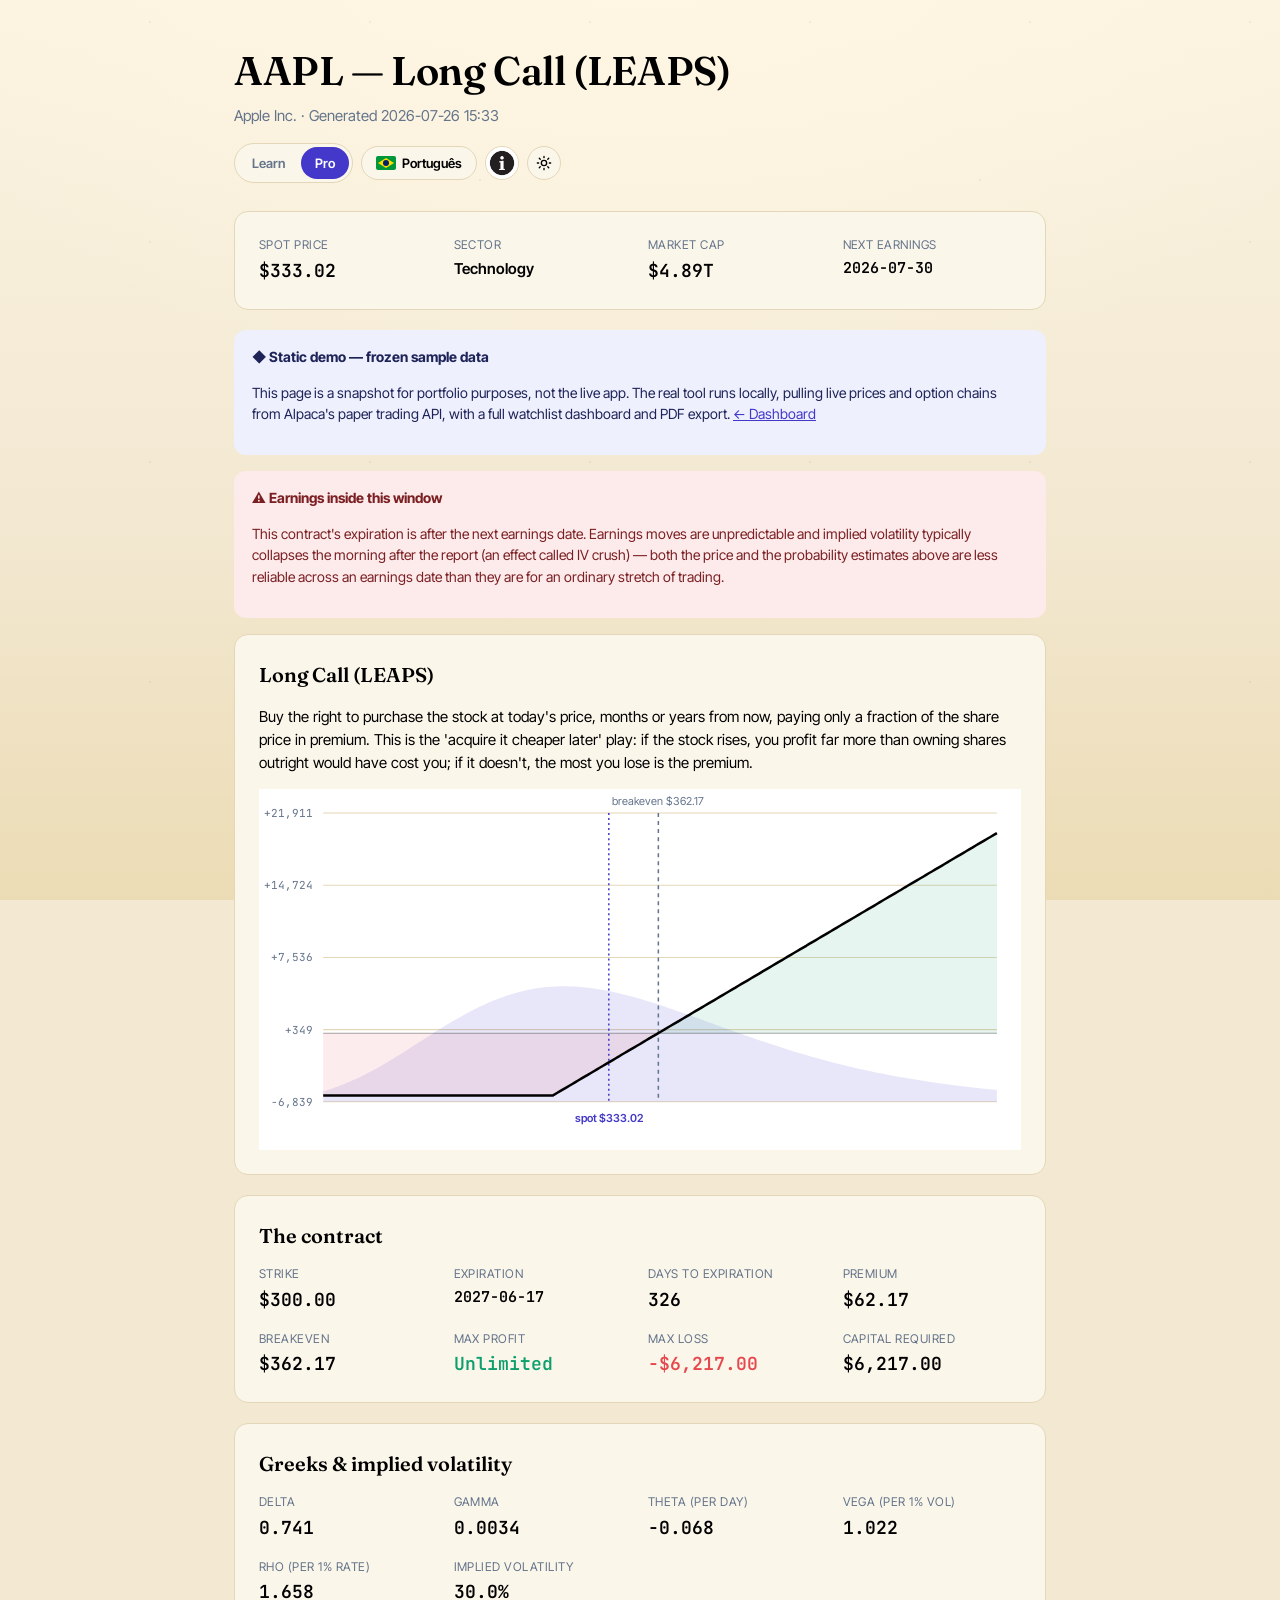
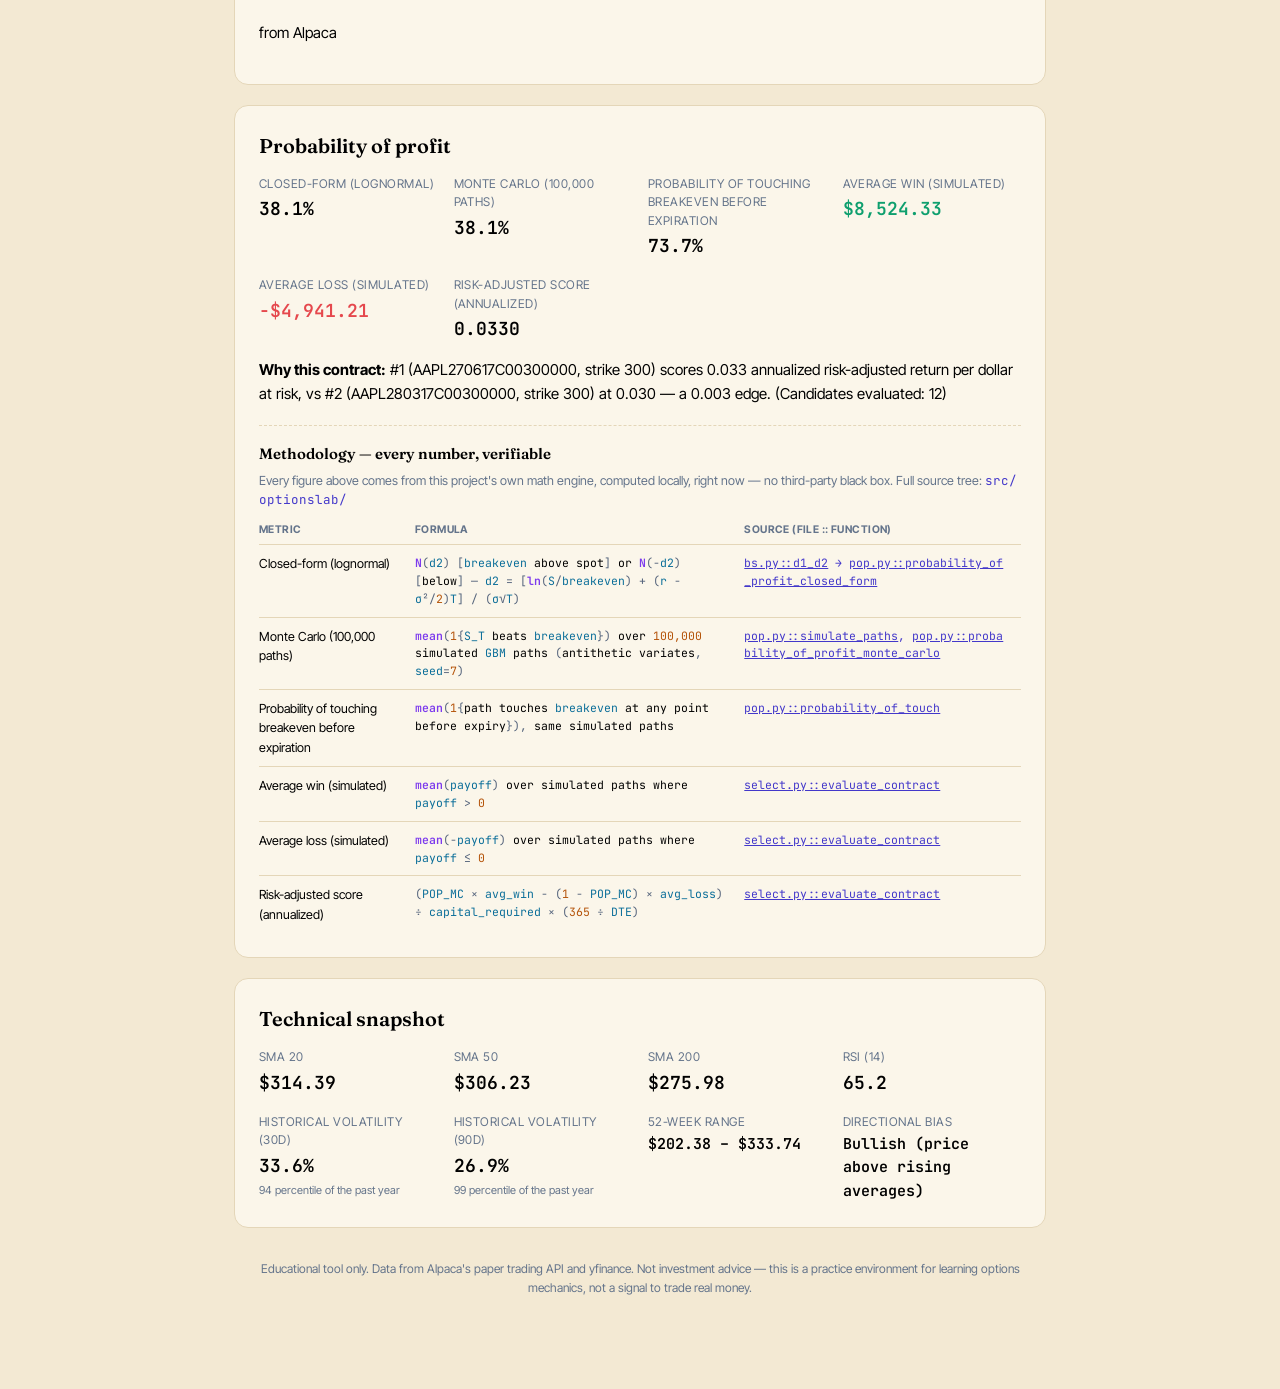
==== commit 44e16d79: "Merge issue-6-clickable-source" ====
--- a/docs/report-aapl-en-pro.html
+++ b/docs/report-aapl-en-pro.html
@@ -20,7 +20,7 @@
   <header class="report-header">
     <div class="titles">
       <h1>AAPL — Long Call (LEAPS)</h1>
-      <p class="subtitle">Apple Inc. · Generated 2026-07-26 15:26</p>
+      <p class="subtitle">Apple Inc. · Generated 2026-07-26 15:33</p>
     </div>
     <div class="header-controls">
       <nav class="pill-toggle" aria-label="Report depth">
@@ -382,37 +382,37 @@
             <tr>
               <td>Closed-form (lognormal)</td>
               <td class="formula"><span class="tok-func">N</span><span class="tok-op">(</span><span class="tok-ident">d2</span><span class="tok-op">)</span> <span class="tok-op">[</span><span class="tok-ident">breakeven</span> above spot<span class="tok-op">]</span> or <span class="tok-func">N</span><span class="tok-op">(</span><span class="tok-op">−</span><span class="tok-ident">d2</span><span class="tok-op">)</span> <span class="tok-op">[</span>below<span class="tok-op">]</span> <span class="tok-op">—</span> <span class="tok-ident">d2</span> <span class="tok-op">=</span> <span class="tok-op">[</span><span class="tok-func">ln</span><span class="tok-op">(</span><span class="tok-ident">S</span><span class="tok-op">/</span><span class="tok-ident">breakeven</span><span class="tok-op">)</span> <span class="tok-op">+</span> <span class="tok-op">(</span><span class="tok-ident">r</span> <span class="tok-op">−</span> <span class="tok-ident">σ</span><span class="tok-op">²</span><span class="tok-op">/</span><span class="tok-num">2</span><span class="tok-op">)</span><span class="tok-ident">T</span><span class="tok-op">]</span> <span class="tok-op">/</span> <span class="tok-op">(</span><span class="tok-ident">σ</span><span class="tok-op">√</span><span class="tok-ident">T</span><span class="tok-op">)</span></td>
-              <td class="source">src/optionslab/bs.py::d1_d2 → src/optionslab/pop.py::probability_of_profit_closed_form</td>
+              <td class="source"><a href="https://github.com/dennyscottjupiter-spec/options-learning/blob/main/src/optionslab/bs.py#L28">bs.py::d1_d2</a> → <a href="https://github.com/dennyscottjupiter-spec/options-learning/blob/main/src/optionslab/pop.py#L33">pop.py::probability_of_profit_closed_form</a></td>
             </tr>
             
             <tr>
               <td>Monte Carlo (100,000 paths)</td>
               <td class="formula"><span class="tok-func">mean</span><span class="tok-op">(</span><span class="tok-num">1</span><span class="tok-op">{</span><span class="tok-ident">S_T</span> beats <span class="tok-ident">breakeven</span><span class="tok-op">}</span><span class="tok-op">)</span> over <span class="tok-num">100,000</span> simulated <span class="tok-ident">GBM</span> paths <span class="tok-op">(</span>antithetic variates<span class="tok-op">,</span> <span class="tok-ident">seed</span><span class="tok-op">=</span><span class="tok-num">7</span><span class="tok-op">)</span></td>
-              <td class="source">src/optionslab/pop.py::simulate_paths, probability_of_profit_monte_carlo</td>
+              <td class="source"><a href="https://github.com/dennyscottjupiter-spec/options-learning/blob/main/src/optionslab/pop.py#L43">pop.py::simulate_paths</a>, <a href="https://github.com/dennyscottjupiter-spec/options-learning/blob/main/src/optionslab/pop.py#L74">pop.py::probability_of_profit_monte_carlo</a></td>
             </tr>
             
             <tr>
               <td>Probability of touching breakeven before expiration</td>
               <td class="formula"><span class="tok-func">mean</span><span class="tok-op">(</span><span class="tok-num">1</span><span class="tok-op">{</span>path touches <span class="tok-ident">breakeven</span> at any point before expiry<span class="tok-op">}</span><span class="tok-op">)</span><span class="tok-op">,</span> same simulated paths</td>
-              <td class="source">src/optionslab/pop.py::probability_of_touch</td>
+              <td class="source"><a href="https://github.com/dennyscottjupiter-spec/options-learning/blob/main/src/optionslab/pop.py#L82">pop.py::probability_of_touch</a></td>
             </tr>
             
             <tr>
               <td>Average win (simulated)</td>
               <td class="formula"><span class="tok-func">mean</span><span class="tok-op">(</span><span class="tok-ident">payoff</span><span class="tok-op">)</span> over simulated paths where <span class="tok-ident">payoff</span> <span class="tok-op">&gt;</span> <span class="tok-num">0</span></td>
-              <td class="source">src/optionslab/select.py::evaluate_contract</td>
+              <td class="source"><a href="https://github.com/dennyscottjupiter-spec/options-learning/blob/main/src/optionslab/select.py#L129">select.py::evaluate_contract</a></td>
             </tr>
             
             <tr>
               <td>Average loss (simulated)</td>
               <td class="formula"><span class="tok-func">mean</span><span class="tok-op">(</span><span class="tok-op">−</span><span class="tok-ident">payoff</span><span class="tok-op">)</span> over simulated paths where <span class="tok-ident">payoff</span> <span class="tok-op">≤</span> <span class="tok-num">0</span></td>
-              <td class="source">src/optionslab/select.py::evaluate_contract</td>
+              <td class="source"><a href="https://github.com/dennyscottjupiter-spec/options-learning/blob/main/src/optionslab/select.py#L129">select.py::evaluate_contract</a></td>
             </tr>
             
             <tr>
               <td>Risk-adjusted score (annualized)</td>
               <td class="formula"><span class="tok-op">(</span><span class="tok-ident">POP_MC</span> <span class="tok-op">×</span> <span class="tok-ident">avg_win</span> <span class="tok-op">−</span> <span class="tok-op">(</span><span class="tok-num">1</span> <span class="tok-op">−</span> <span class="tok-ident">POP_MC</span><span class="tok-op">)</span> <span class="tok-op">×</span> <span class="tok-ident">avg_loss</span><span class="tok-op">)</span> <span class="tok-op">÷</span> <span class="tok-ident">capital_required</span> <span class="tok-op">×</span> <span class="tok-op">(</span><span class="tok-num">365</span> <span class="tok-op">÷</span> <span class="tok-ident">DTE</span><span class="tok-op">)</span></td>
-              <td class="source">src/optionslab/select.py::evaluate_contract</td>
+              <td class="source"><a href="https://github.com/dennyscottjupiter-spec/options-learning/blob/main/src/optionslab/select.py#L129">select.py::evaluate_contract</a></td>
             </tr>
             
           </tbody>
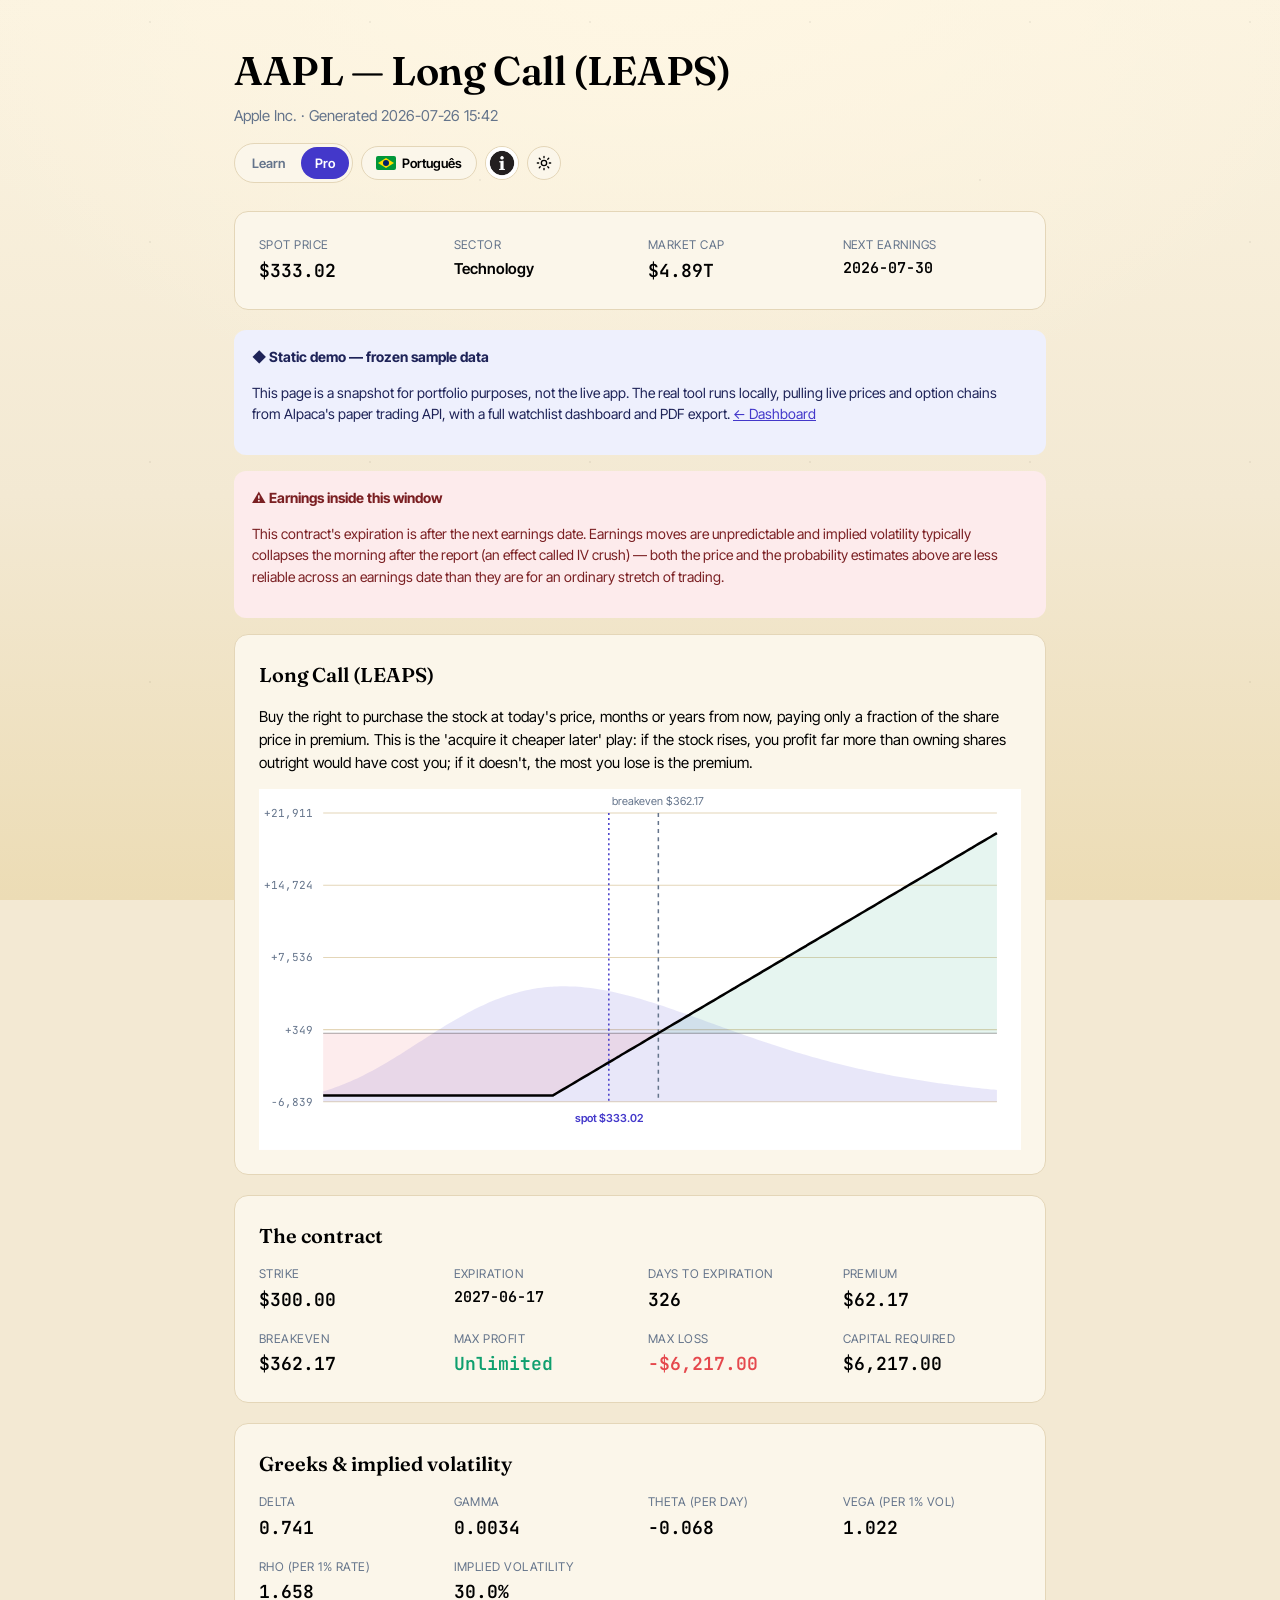
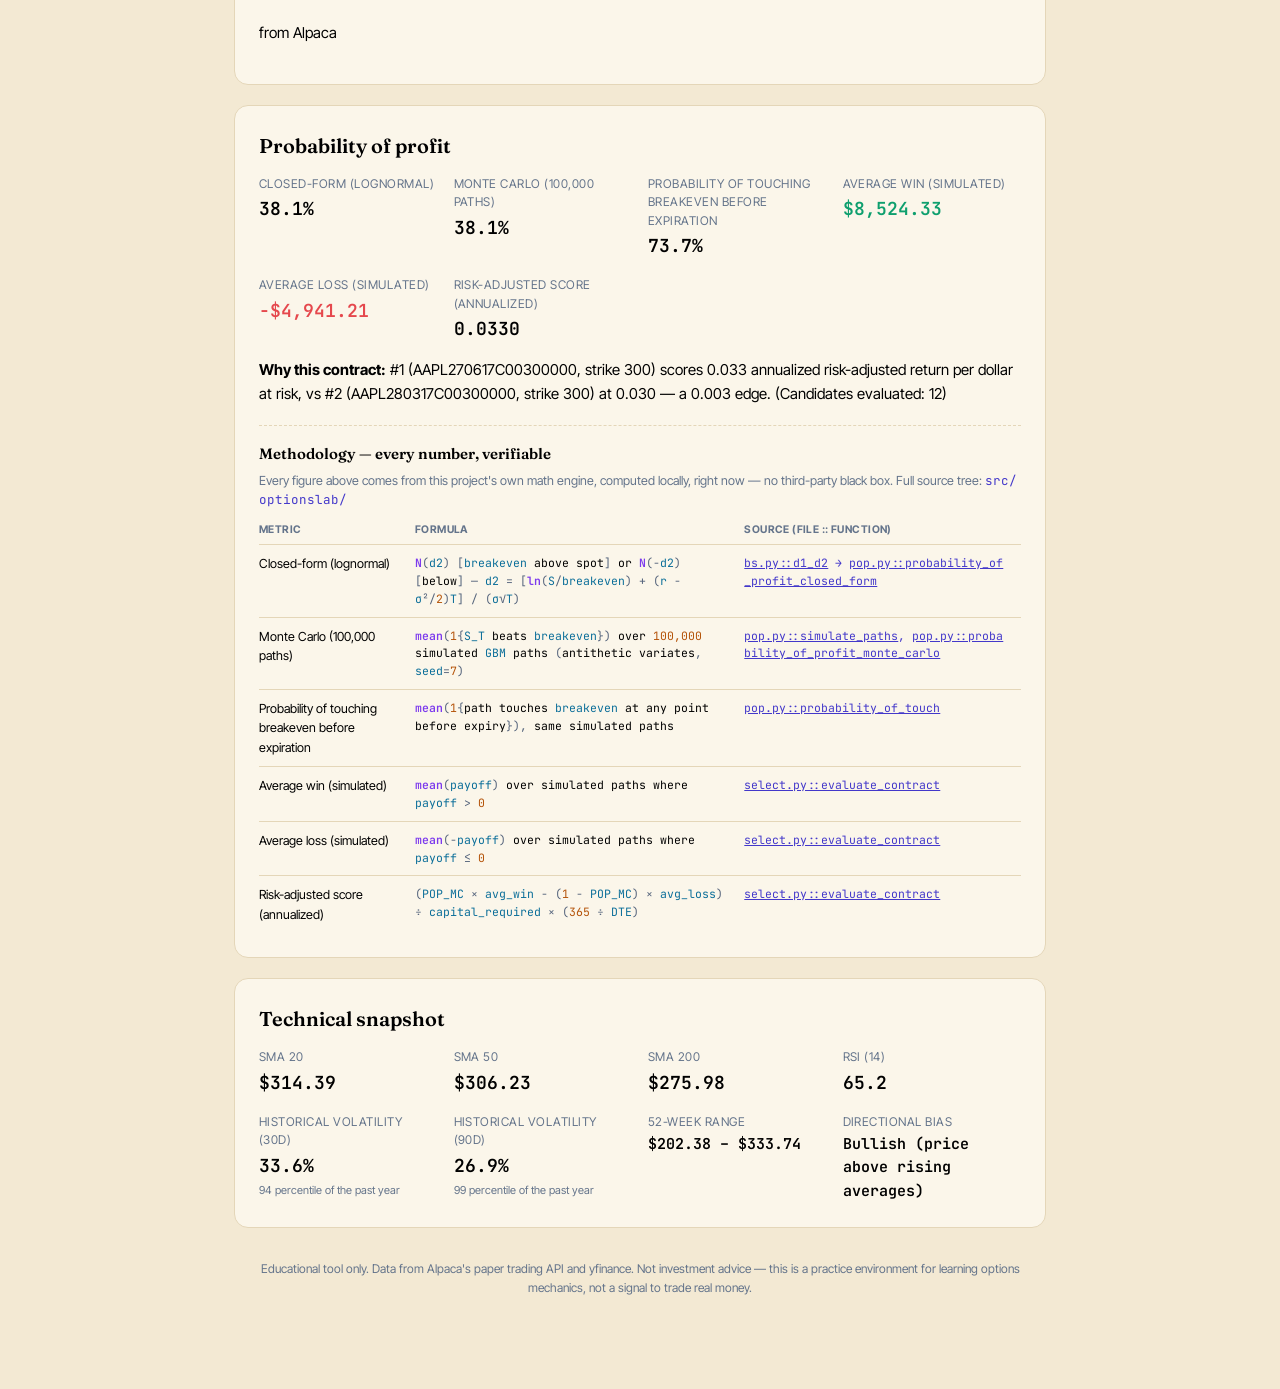
==== commit 0bc822f5: "Add an early-assignment warning card for covered call and cash-secured put These two strategies sell" ====
--- a/docs/report-aapl-en-pro.html
+++ b/docs/report-aapl-en-pro.html
@@ -20,7 +20,7 @@
   <header class="report-header">
     <div class="titles">
       <h1>AAPL — Long Call (LEAPS)</h1>
-      <p class="subtitle">Apple Inc. · Generated 2026-07-26 15:33</p>
+      <p class="subtitle">Apple Inc. · Generated 2026-07-26 15:42</p>
     </div>
     <div class="header-controls">
       <nav class="pill-toggle" aria-label="Report depth">
@@ -223,6 +223,8 @@
 
   
 
+  
+
   <section class="panel">
     <h2>Long Call (LEAPS)</h2>
     <p class="blurb">Buy the right to purchase the stock at today&#39;s price, months or years from now, paying only a fraction of the share price in premium. This is the &#39;acquire it cheaper later&#39; play: if the stock rises, you profit far more than owning shares outright would have cost you; if it doesn&#39;t, the most you lose is the premium.</p>
--- a/docs/css/report.css
+++ b/docs/css/report.css
@@ -397,12 +397,14 @@
 .warning.earnings { background: var(--coral-soft); color: #7A1F22; }
 .warning.liquidity { background: #FFF7E8; color: #7A5A0A; }
 .warning.affordability { background: var(--coral-soft); color: #7A1F22; }
+.warning.early-assignment { background: #FFF7E8; color: #7A5A0A; }
 .warning.static-demo { background: var(--indigo-soft); color: #1E2358; }
 :root[data-theme="dark"] .warning.static-demo { color: #C7D2FE; }
 
 :root[data-theme="dark"] .warning.earnings,
 :root[data-theme="dark"] .warning.affordability { color: #FCA5A5; }
-:root[data-theme="dark"] .warning.liquidity { background: #3A2E0A; color: #FCD34D; }
+:root[data-theme="dark"] .warning.liquidity,
+:root[data-theme="dark"] .warning.early-assignment { background: #3A2E0A; color: #FCD34D; }
 
 /* ---------- Strategy blurb / teaching copy ---------- */
 
@@ -690,7 +692,8 @@
   :root[data-theme="dark"] body { background-image: none; }
   :root[data-theme="dark"] .warning.earnings,
   :root[data-theme="dark"] .warning.affordability { color: #7A1F22; }
-  :root[data-theme="dark"] .warning.liquidity { background: #FFF7E8; color: #7A5A0A; }
+  :root[data-theme="dark"] .warning.liquidity,
+  :root[data-theme="dark"] .warning.early-assignment { background: #FFF7E8; color: #7A5A0A; }
   :root[data-theme="dark"] .teach { color: #1E2358; }
   body { background: white; }
   .page { max-width: none; padding: 0 24px; }
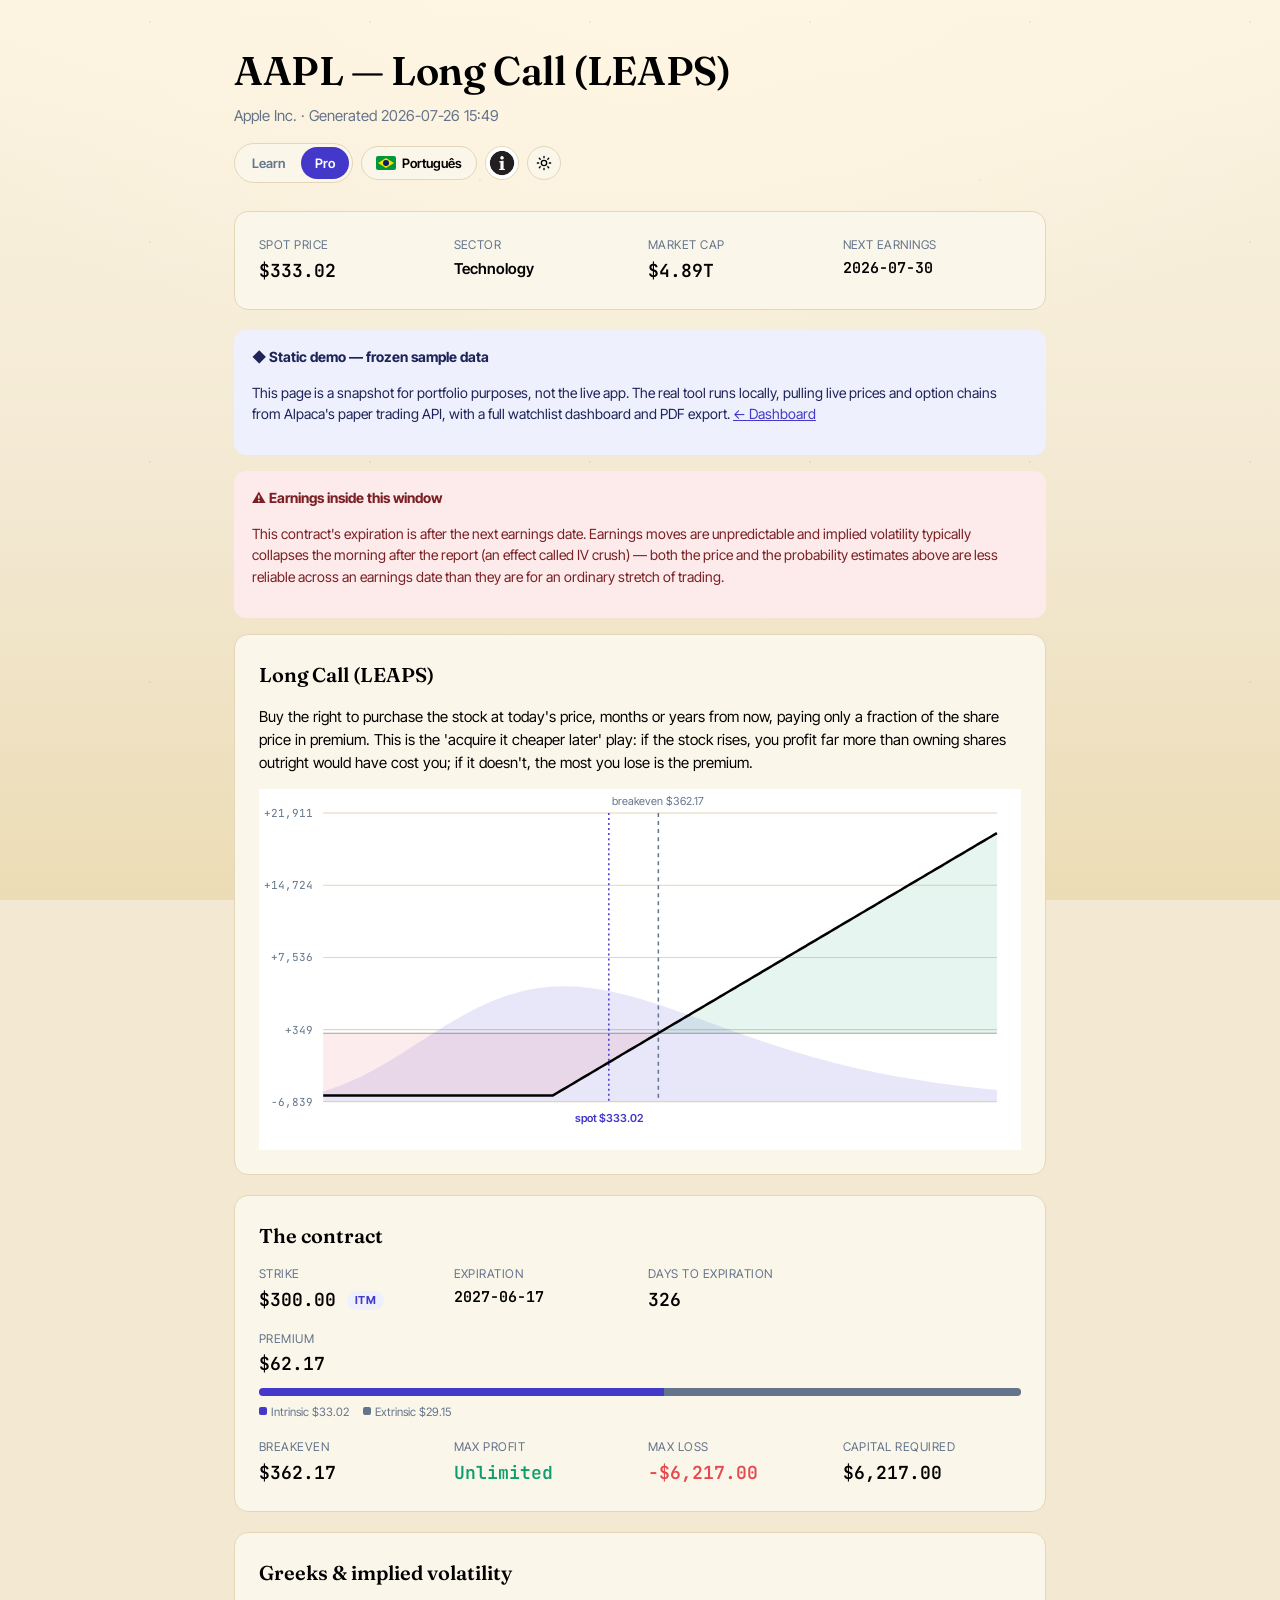
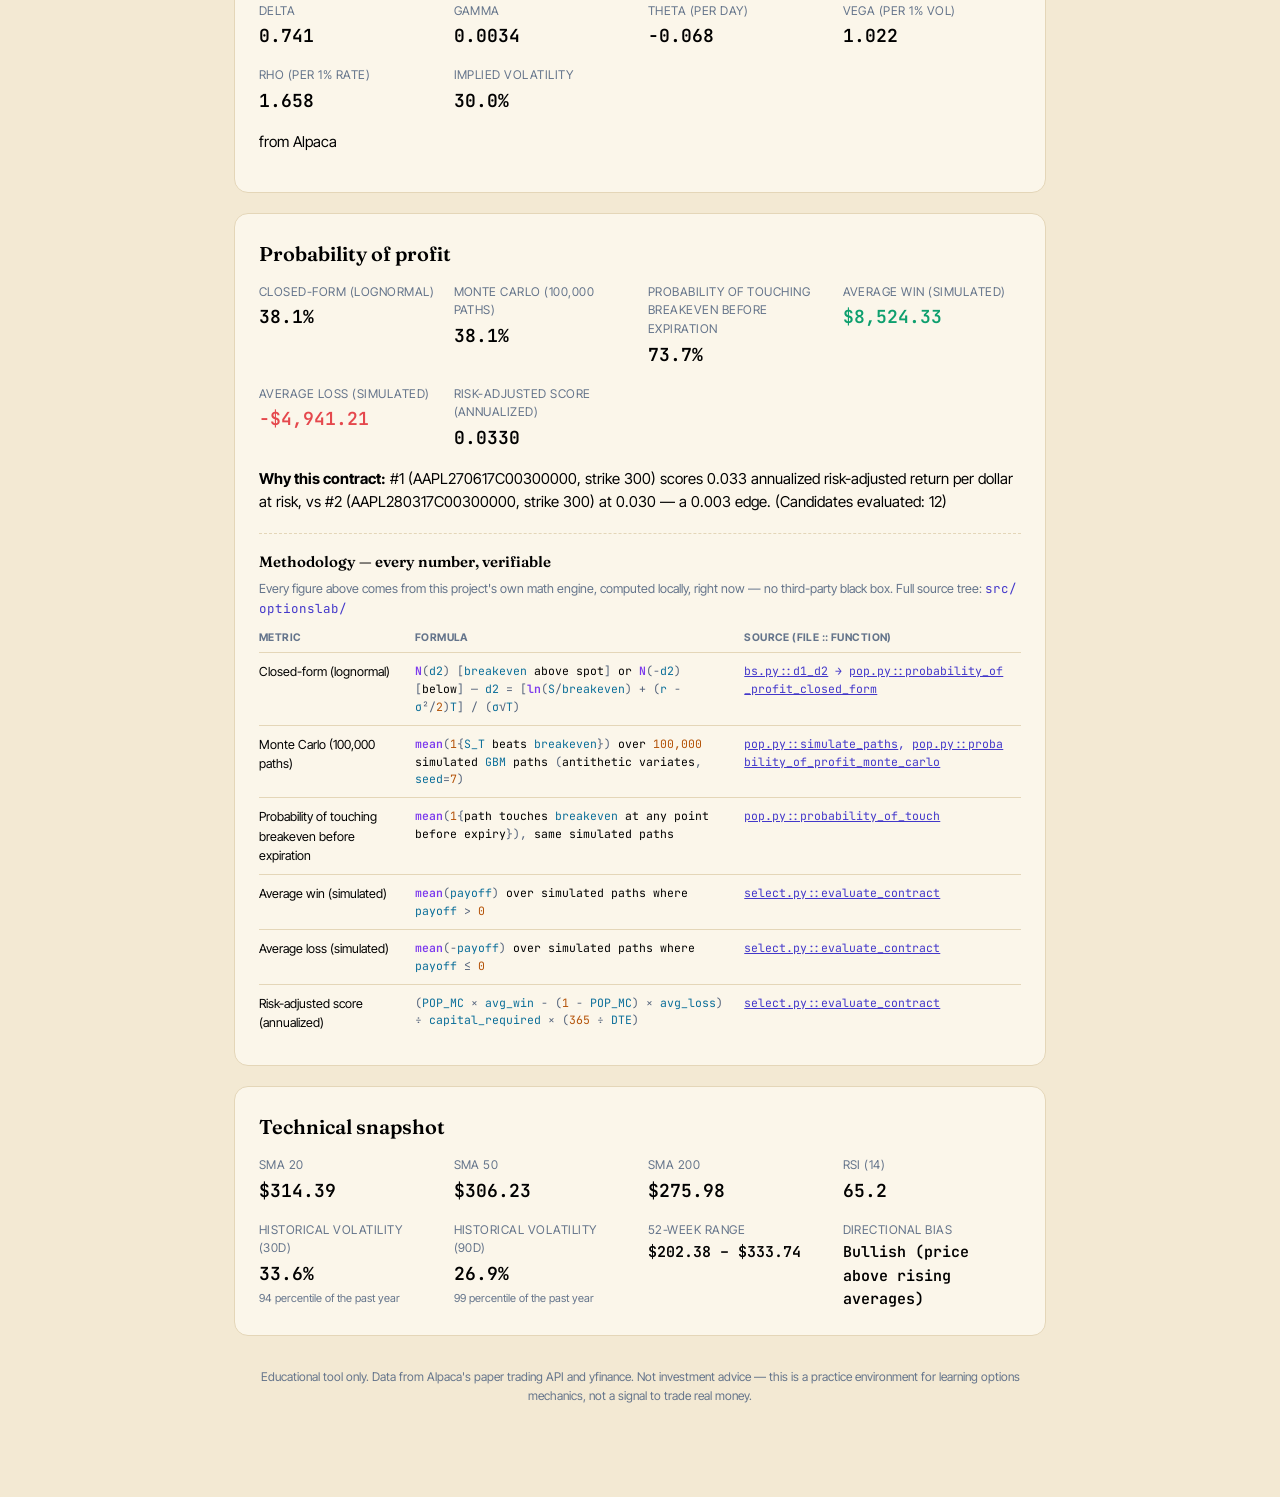
==== commit 56b1c4e7: "Split Premium into intrinsic/extrinsic and add a moneyness badge Premium rendered as a single dollar" ====
--- a/docs/report-aapl-en-pro.html
+++ b/docs/report-aapl-en-pro.html
@@ -20,7 +20,7 @@
   <header class="report-header">
     <div class="titles">
       <h1>AAPL — Long Call (LEAPS)</h1>
-      <p class="subtitle">Apple Inc. · Generated 2026-07-26 15:42</p>
+      <p class="subtitle">Apple Inc. · Generated 2026-07-26 15:49</p>
     </div>
     <div class="header-controls">
       <nav class="pill-toggle" aria-label="Report depth">
@@ -262,7 +262,7 @@
     <div class="stat-row">
       <div class="stat">
         <span class="label">Strike</span>
-        <span class="value">$300.00</span>
+        <span class="value">$300.00 <span class="moneyness-badge moneyness-itm">ITM</span></span>
       </div>
       <div class="stat">
         <span class="label">Expiration</span>
@@ -272,9 +272,17 @@
         <span class="label">Days to expiration</span>
         <span class="value">326</span>
       </div>
-      <div class="stat">
+      <div class="stat stat-wide">
         <span class="label">Premium</span>
         <span class="value">$62.17</span>
+        <div class="premium-split-bar">
+          <div class="premium-split-intrinsic" style="width: 53.11243364967023%"></div>
+          <div class="premium-split-extrinsic" style="width: 46.88756635032977%"></div>
+        </div>
+        <div class="premium-split-legend">
+          <span><span class="swatch swatch-intrinsic"></span>Intrinsic $33.02</span>
+          <span><span class="swatch swatch-extrinsic"></span>Extrinsic $29.15</span>
+        </div>
       </div>
       <div class="stat">
         <span class="label">Breakeven</span>
--- a/docs/css/report.css
+++ b/docs/css/report.css
@@ -371,6 +371,56 @@
   color: var(--muted);
 }
 
+.stat-wide { grid-column: 1 / -1; }
+
+.moneyness-badge {
+  display: inline-block;
+  padding: 1px 8px;
+  border-radius: 999px;
+  font-family: var(--font-body);
+  font-size: 11px;
+  font-weight: 700;
+  letter-spacing: 0.03em;
+  vertical-align: 2px;
+}
+
+.moneyness-itm { background: var(--indigo-soft); color: var(--indigo); }
+.moneyness-atm, .moneyness-otm { color: var(--muted); border: 1px solid var(--hairline); }
+
+.premium-split-bar {
+  display: flex;
+  height: 8px;
+  border-radius: 4px;
+  overflow: hidden;
+  margin-top: 8px;
+  background: var(--hairline);
+}
+
+.premium-split-intrinsic { background: var(--indigo); }
+.premium-split-extrinsic { background: var(--muted); }
+
+.premium-split-legend {
+  display: flex;
+  gap: 14px;
+  margin-top: 6px;
+  font-family: var(--font-body);
+  font-size: 11.5px;
+  font-weight: 400;
+  color: var(--muted);
+}
+
+.swatch {
+  display: inline-block;
+  width: 8px;
+  height: 8px;
+  border-radius: 2px;
+  margin-right: 4px;
+  vertical-align: 1px;
+}
+
+.swatch-intrinsic { background: var(--indigo); }
+.swatch-extrinsic { background: var(--muted); }
+
 /* ---------- Payoff diagram ---------- */
 
 .payoff-svg {
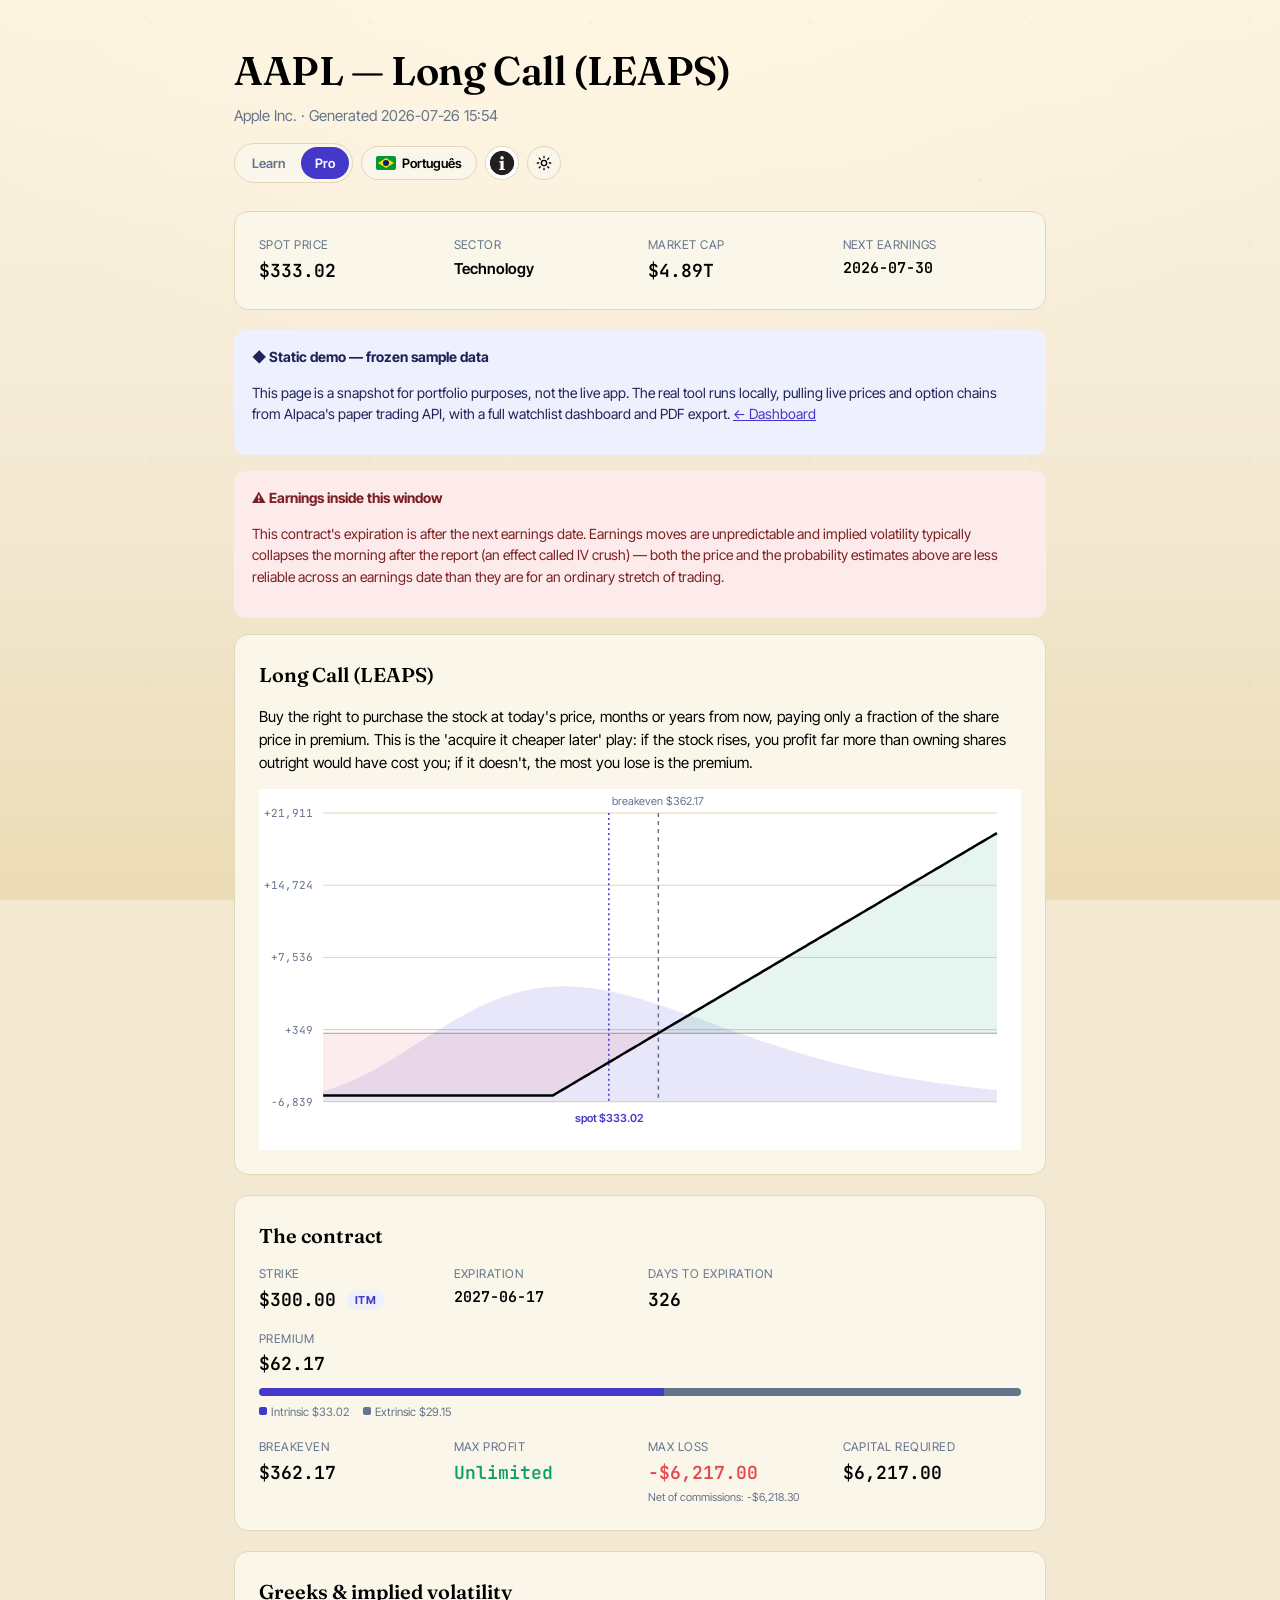
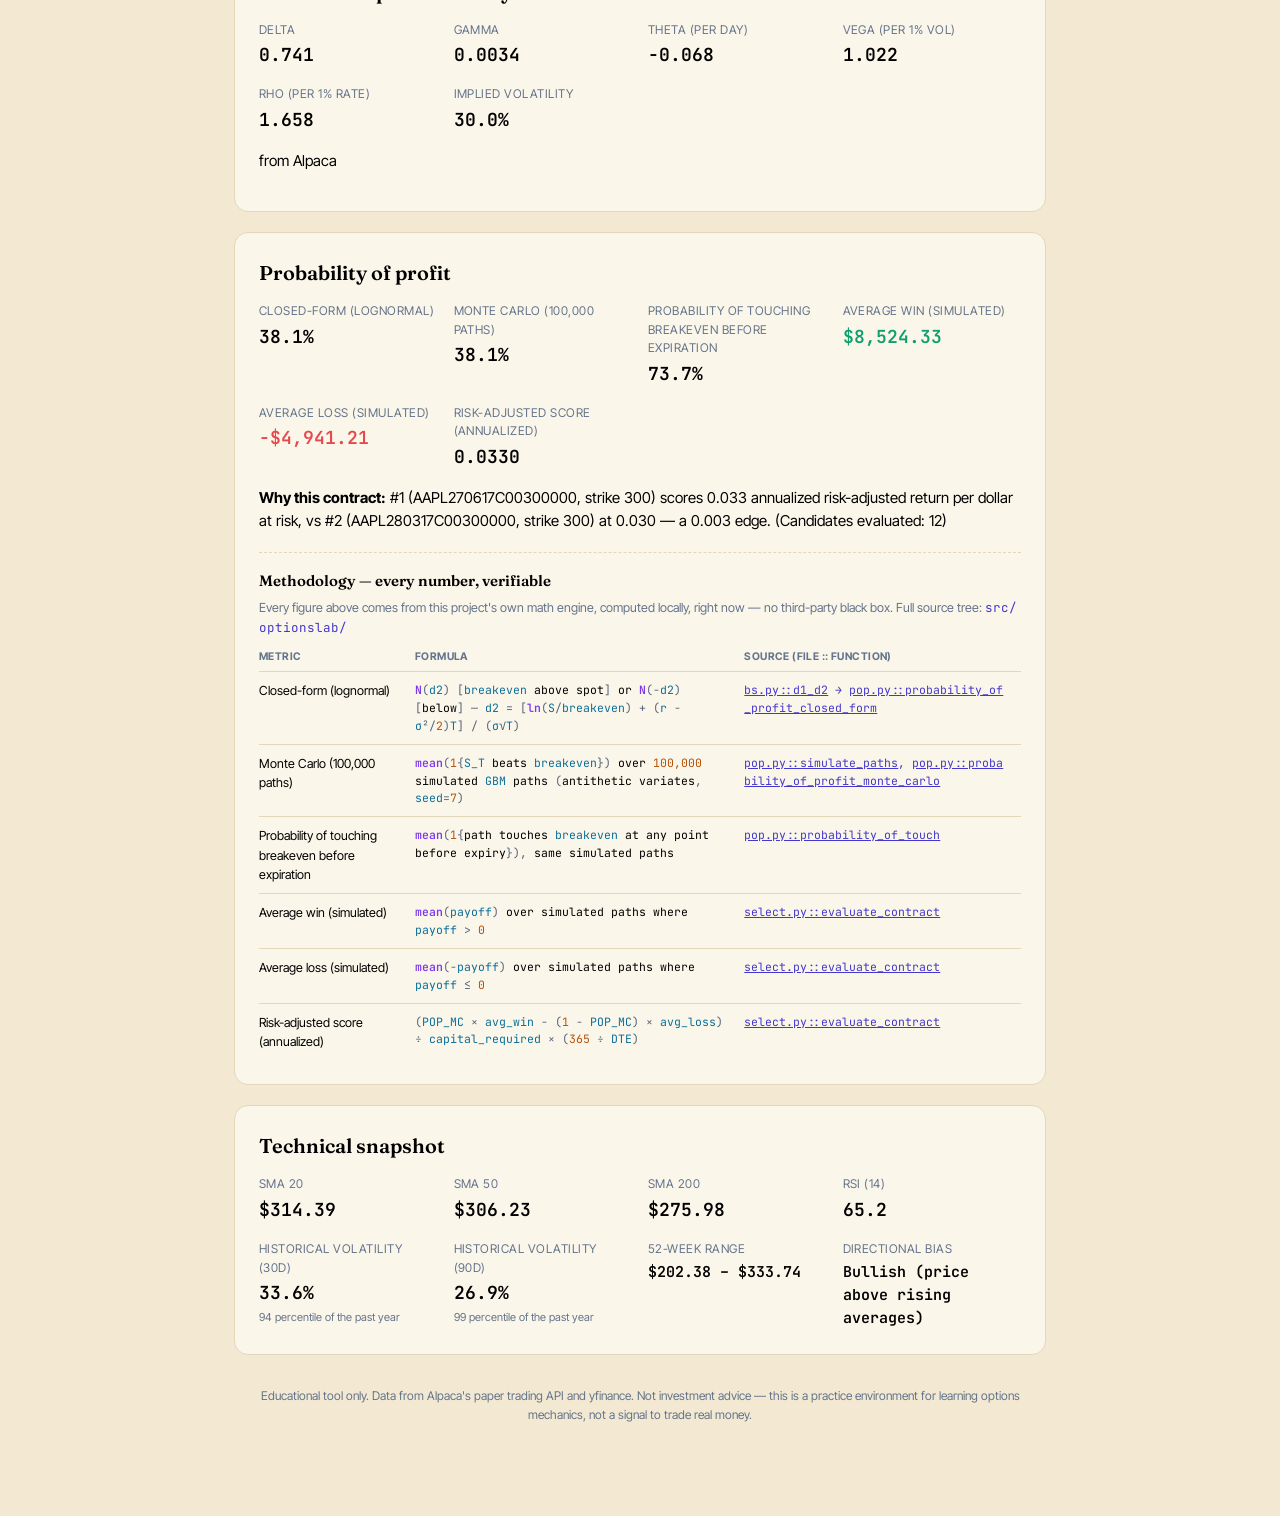
==== commit 86a3627d: "Show max profit/loss net of commissions, note the covered call tax event Max profit and max loss wer" ====
--- a/docs/report-aapl-en-pro.html
+++ b/docs/report-aapl-en-pro.html
@@ -20,7 +20,7 @@
   <header class="report-header">
     <div class="titles">
       <h1>AAPL — Long Call (LEAPS)</h1>
-      <p class="subtitle">Apple Inc. · Generated 2026-07-26 15:49</p>
+      <p class="subtitle">Apple Inc. · Generated 2026-07-26 15:54</p>
     </div>
     <div class="header-controls">
       <nav class="pill-toggle" aria-label="Report depth">
@@ -293,16 +293,19 @@
         <span class="value pl-positive">
           Unlimited
         </span>
+        
       </div>
       <div class="stat">
         <span class="label">Max loss</span>
         <span class="value pl-negative">-$6,217.00</span>
+        <span class="caption">Net of commissions: -$6,218.30</span>
       </div>
       <div class="stat">
         <span class="label">Capital required</span>
         <span class="value">$6,217.00</span>
       </div>
     </div>
+    
     
   </section>
 
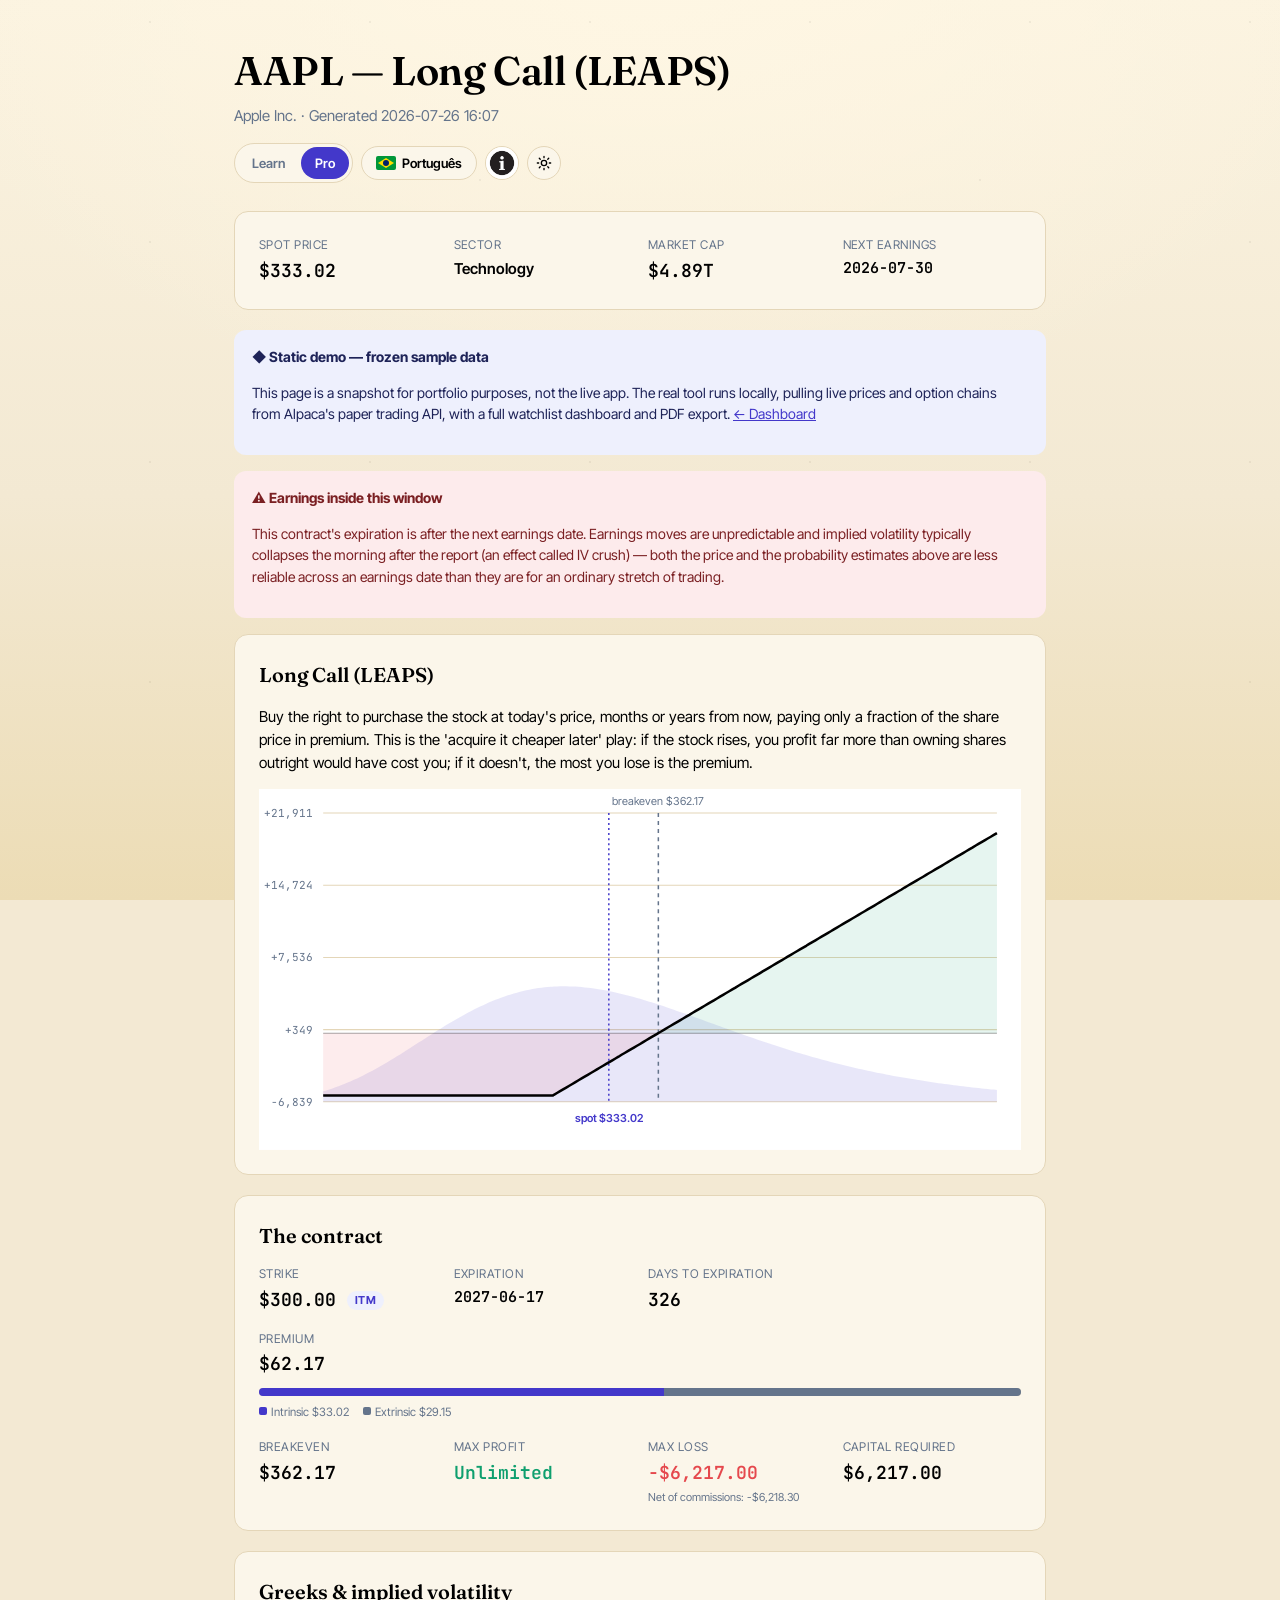
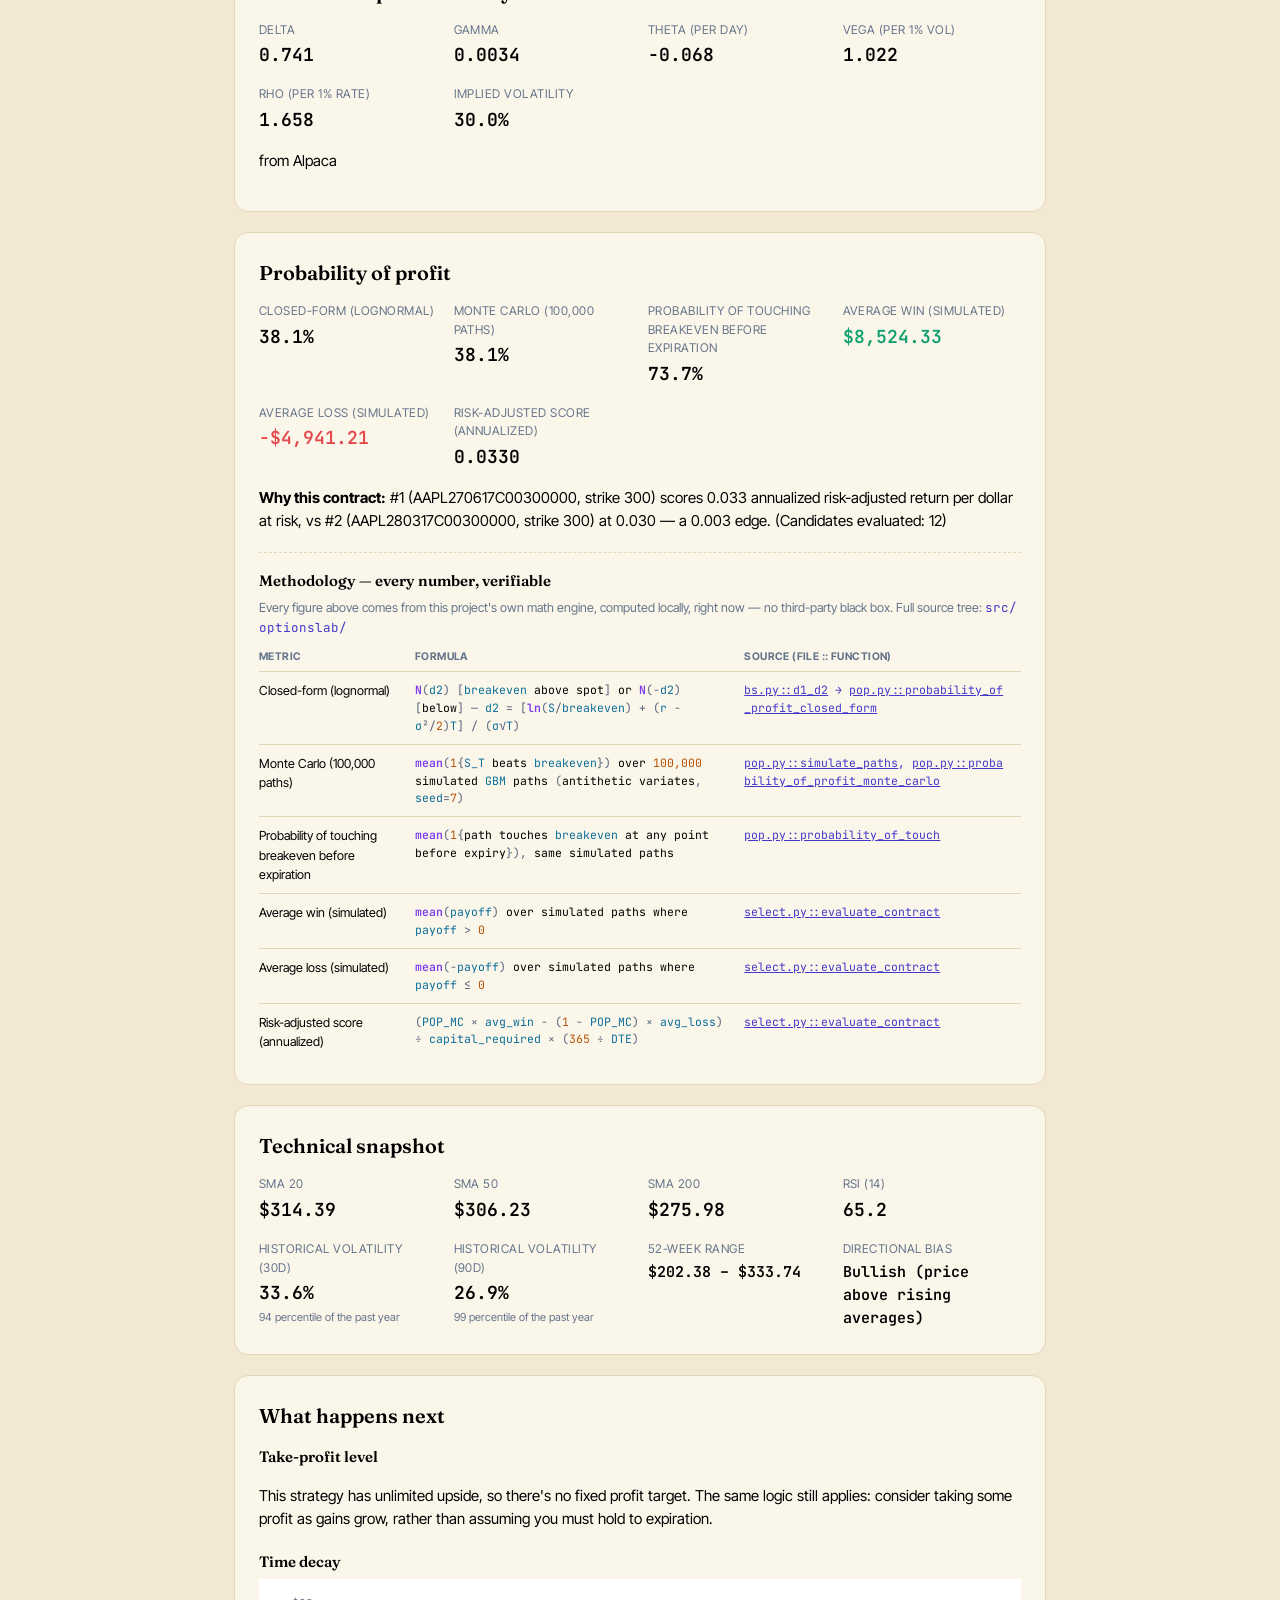
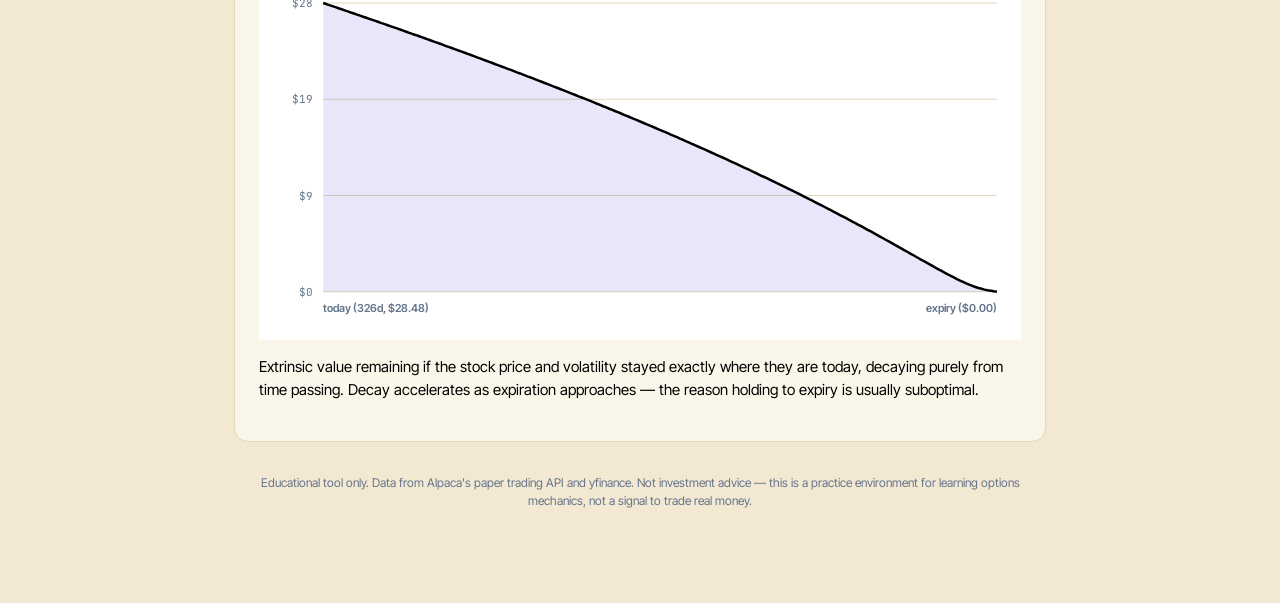
==== commit e887829f: "Add a "What happens next" panel: take-profit, theta decay, rolling The report explained how to enter" ====
--- a/docs/report-aapl-en-pro.html
+++ b/docs/report-aapl-en-pro.html
@@ -20,7 +20,7 @@
   <header class="report-header">
     <div class="titles">
       <h1>AAPL — Long Call (LEAPS)</h1>
-      <p class="subtitle">Apple Inc. · Generated 2026-07-26 15:54</p>
+      <p class="subtitle">Apple Inc. · Generated 2026-07-26 16:07</p>
     </div>
     <div class="header-controls">
       <nav class="pill-toggle" aria-label="Report depth">
@@ -474,6 +474,36 @@
     </div>
   </section>
 
+  <section class="panel">
+    <h2>What happens next</h2>
+
+    <h3>Take-profit level</h3>
+    
+    <p>This strategy has unlimited upside, so there&#39;s no fixed profit target. The same logic still applies: consider taking some profit as gains grow, rather than assuming you must hold to expiration.</p>
+    
+
+    <h3>Time decay</h3>
+    <svg viewBox="0 0 760 360" xmlns="http://www.w3.org/2000/svg" class="theta-decay-svg" role="img"
+     aria-label="Theta decay curve: remaining extrinsic value versus days to expiry">
+  <rect x="0" y="0" width="760" height="360" fill="white" />
+  <line x1="64" y1="312.0" x2="736" y2="312.0" stroke="#E4D6B8" stroke-width="1" /><text x="54" y="316.0" text-anchor="end" font-family="JetBrains Mono, monospace" font-size="11" fill="#64748B">$0</text><line x1="64" y1="216.0" x2="736" y2="216.0" stroke="#E4D6B8" stroke-width="1" /><text x="54" y="220.0" text-anchor="end" font-family="JetBrains Mono, monospace" font-size="11" fill="#64748B">$9</text><line x1="64" y1="120.0" x2="736" y2="120.0" stroke="#E4D6B8" stroke-width="1" /><text x="54" y="124.0" text-anchor="end" font-family="JetBrains Mono, monospace" font-size="11" fill="#64748B">$19</text><line x1="64" y1="24.0" x2="736" y2="24.0" stroke="#E4D6B8" stroke-width="1" /><text x="54" y="28.0" text-anchor="end" font-family="JetBrains Mono, monospace" font-size="11" fill="#64748B">$28</text>
+
+  <path d="M 64.0,312.0 L 64.0,24.0 67.1,25.0 70.1,26.1 73.2,27.1 76.3,28.1 79.3,29.2 82.4,30.2 85.5,31.3 88.5,32.3 91.6,33.4 94.7,34.4 97.8,35.5 100.8,36.5 103.9,37.6 107.0,38.6 110.0,39.7 113.1,40.8 116.2,41.8 119.2,42.9 122.3,44.0 125.4,45.0 128.4,46.1 131.5,47.2 134.6,48.3 137.6,49.3 140.7,50.4 143.8,51.5 146.8,52.6 149.9,53.7 153.0,54.8 156.1,55.8 159.1,56.9 162.2,58.0 165.3,59.1 168.3,60.2 171.4,61.3 174.5,62.4 177.5,63.5 180.6,64.6 183.7,65.7 186.7,66.9 189.8,68.0 192.9,69.1 195.9,70.2 199.0,71.3 202.1,72.4 205.2,73.6 208.2,74.7 211.3,75.8 214.4,77.0 217.4,78.1 220.5,79.2 223.6,80.4 226.6,81.5 229.7,82.7 232.8,83.8 235.8,85.0 238.9,86.1 242.0,87.3 245.0,88.4 248.1,89.6 251.2,90.7 254.2,91.9 257.3,93.1 260.4,94.2 263.5,95.4 266.5,96.6 269.6,97.8 272.7,98.9 275.7,100.1 278.8,101.3 281.9,102.5 284.9,103.7 288.0,104.9 291.1,106.1 294.1,107.3 297.2,108.5 300.3,109.7 303.3,110.9 306.4,112.1 309.5,113.3 312.5,114.5 315.6,115.7 318.7,117.0 321.8,118.2 324.8,119.4 327.9,120.6 331.0,121.9 334.0,123.1 337.1,124.4 340.2,125.6 343.2,126.9 346.3,128.1 349.4,129.4 352.4,130.6 355.5,131.9 358.6,133.1 361.6,134.4 364.7,135.7 367.8,136.9 370.8,138.2 373.9,139.5 377.0,140.8 380.1,142.1 383.1,143.4 386.2,144.7 389.3,146.0 392.3,147.3 395.4,148.6 398.5,149.9 401.5,151.2 404.6,152.5 407.7,153.8 410.7,155.2 413.8,156.5 416.9,157.8 419.9,159.2 423.0,160.5 426.1,161.9 429.2,163.2 432.2,164.6 435.3,165.9 438.4,167.3 441.4,168.6 444.5,170.0 447.6,171.4 450.6,172.8 453.7,174.2 456.8,175.6 459.8,176.9 462.9,178.3 466.0,179.7 469.0,181.2 472.1,182.6 475.2,184.0 478.2,185.4 481.3,186.8 484.4,188.3 487.5,189.7 490.5,191.1 493.6,192.6 496.7,194.0 499.7,195.5 502.8,197.0 505.9,198.4 508.9,199.9 512.0,201.4 515.1,202.9 518.1,204.4 521.2,205.9 524.3,207.4 527.3,208.9 530.4,210.4 533.5,211.9 536.5,213.4 539.6,214.9 542.7,216.5 545.8,218.0 548.8,219.6 551.9,221.1 555.0,222.7 558.0,224.3 561.1,225.8 564.2,227.4 567.2,229.0 570.3,230.6 573.4,232.2 576.4,233.8 579.5,235.4 582.6,237.0 585.6,238.6 588.7,240.3 591.8,241.9 594.8,243.5 597.9,245.2 601.0,246.8 604.1,248.5 607.1,250.2 610.2,251.8 613.3,253.5 616.3,255.2 619.4,256.9 622.5,258.6 625.5,260.3 628.6,262.0 631.7,263.7 634.7,265.4 637.8,267.2 640.9,268.9 643.9,270.6 647.0,272.3 650.1,274.1 653.2,275.8 656.2,277.5 659.3,279.3 662.4,281.0 665.4,282.7 668.5,284.4 671.6,286.2 674.6,287.9 677.7,289.6 680.8,291.2 683.8,292.9 686.9,294.5 690.0,296.2 693.0,297.7 696.1,299.3 699.2,300.8 702.2,302.2 705.3,303.6 708.4,304.9 711.5,306.1 714.5,307.2 717.6,308.2 720.7,309.0 723.7,309.8 726.8,310.4 729.9,310.9 732.9,311.5 736.0,312.0 L 736.0,312.0 Z" fill="#4338CA" fill-opacity="0.12" stroke="none" />
+
+  <text x="64" y="332" text-anchor="start"
+        font-family="Inter Tight, sans-serif" font-size="11" font-weight="600" fill="#64748B">
+    today (326d, $28.48)</text>
+  <text x="736" y="332" text-anchor="end"
+        font-family="Inter Tight, sans-serif" font-size="11" font-weight="600" fill="#64748B">
+    expiry ($0.00)</text>
+
+  <path d="M 64.0,24.0 67.1,25.0 70.1,26.1 73.2,27.1 76.3,28.1 79.3,29.2 82.4,30.2 85.5,31.3 88.5,32.3 91.6,33.4 94.7,34.4 97.8,35.5 100.8,36.5 103.9,37.6 107.0,38.6 110.0,39.7 113.1,40.8 116.2,41.8 119.2,42.9 122.3,44.0 125.4,45.0 128.4,46.1 131.5,47.2 134.6,48.3 137.6,49.3 140.7,50.4 143.8,51.5 146.8,52.6 149.9,53.7 153.0,54.8 156.1,55.8 159.1,56.9 162.2,58.0 165.3,59.1 168.3,60.2 171.4,61.3 174.5,62.4 177.5,63.5 180.6,64.6 183.7,65.7 186.7,66.9 189.8,68.0 192.9,69.1 195.9,70.2 199.0,71.3 202.1,72.4 205.2,73.6 208.2,74.7 211.3,75.8 214.4,77.0 217.4,78.1 220.5,79.2 223.6,80.4 226.6,81.5 229.7,82.7 232.8,83.8 235.8,85.0 238.9,86.1 242.0,87.3 245.0,88.4 248.1,89.6 251.2,90.7 254.2,91.9 257.3,93.1 260.4,94.2 263.5,95.4 266.5,96.6 269.6,97.8 272.7,98.9 275.7,100.1 278.8,101.3 281.9,102.5 284.9,103.7 288.0,104.9 291.1,106.1 294.1,107.3 297.2,108.5 300.3,109.7 303.3,110.9 306.4,112.1 309.5,113.3 312.5,114.5 315.6,115.7 318.7,117.0 321.8,118.2 324.8,119.4 327.9,120.6 331.0,121.9 334.0,123.1 337.1,124.4 340.2,125.6 343.2,126.9 346.3,128.1 349.4,129.4 352.4,130.6 355.5,131.9 358.6,133.1 361.6,134.4 364.7,135.7 367.8,136.9 370.8,138.2 373.9,139.5 377.0,140.8 380.1,142.1 383.1,143.4 386.2,144.7 389.3,146.0 392.3,147.3 395.4,148.6 398.5,149.9 401.5,151.2 404.6,152.5 407.7,153.8 410.7,155.2 413.8,156.5 416.9,157.8 419.9,159.2 423.0,160.5 426.1,161.9 429.2,163.2 432.2,164.6 435.3,165.9 438.4,167.3 441.4,168.6 444.5,170.0 447.6,171.4 450.6,172.8 453.7,174.2 456.8,175.6 459.8,176.9 462.9,178.3 466.0,179.7 469.0,181.2 472.1,182.6 475.2,184.0 478.2,185.4 481.3,186.8 484.4,188.3 487.5,189.7 490.5,191.1 493.6,192.6 496.7,194.0 499.7,195.5 502.8,197.0 505.9,198.4 508.9,199.9 512.0,201.4 515.1,202.9 518.1,204.4 521.2,205.9 524.3,207.4 527.3,208.9 530.4,210.4 533.5,211.9 536.5,213.4 539.6,214.9 542.7,216.5 545.8,218.0 548.8,219.6 551.9,221.1 555.0,222.7 558.0,224.3 561.1,225.8 564.2,227.4 567.2,229.0 570.3,230.6 573.4,232.2 576.4,233.8 579.5,235.4 582.6,237.0 585.6,238.6 588.7,240.3 591.8,241.9 594.8,243.5 597.9,245.2 601.0,246.8 604.1,248.5 607.1,250.2 610.2,251.8 613.3,253.5 616.3,255.2 619.4,256.9 622.5,258.6 625.5,260.3 628.6,262.0 631.7,263.7 634.7,265.4 637.8,267.2 640.9,268.9 643.9,270.6 647.0,272.3 650.1,274.1 653.2,275.8 656.2,277.5 659.3,279.3 662.4,281.0 665.4,282.7 668.5,284.4 671.6,286.2 674.6,287.9 677.7,289.6 680.8,291.2 683.8,292.9 686.9,294.5 690.0,296.2 693.0,297.7 696.1,299.3 699.2,300.8 702.2,302.2 705.3,303.6 708.4,304.9 711.5,306.1 714.5,307.2 717.6,308.2 720.7,309.0 723.7,309.8 726.8,310.4 729.9,310.9 732.9,311.5 736.0,312.0" fill="none" stroke="#000000" stroke-width="2.5" stroke-linejoin="round" />
+</svg>
+    <p class="caption">Extrinsic value remaining if the stock price and volatility stayed exactly where they are today, decaying purely from time passing. Decay accelerates as expiration approaches — the reason holding to expiry is usually suboptimal.</p>
+
+    
+  </section>
+
   <p class="footer-note">Educational tool only. Data from Alpaca&#39;s paper trading API and yfinance. Not investment advice — this is a practice environment for learning options mechanics, not a signal to trade real money.</p>
 
 </div>
--- a/docs/css/report.css
+++ b/docs/css/report.css
@@ -335,6 +335,15 @@
   margin: 0 0 14px;
 }
 
+.panel h3 {
+  font-family: var(--font-display);
+  font-weight: 600;
+  font-size: 15px;
+  margin: 20px 0 6px;
+}
+
+.panel h3:first-of-type { margin-top: 0; }
+
 .stat-row {
   display: grid;
   grid-template-columns: repeat(auto-fit, minmax(140px, 1fr));
@@ -423,7 +432,7 @@
 
 /* ---------- Payoff diagram ---------- */
 
-.payoff-svg {
+.payoff-svg, .theta-decay-svg {
   width: 100%;
   height: auto;
   display: block;
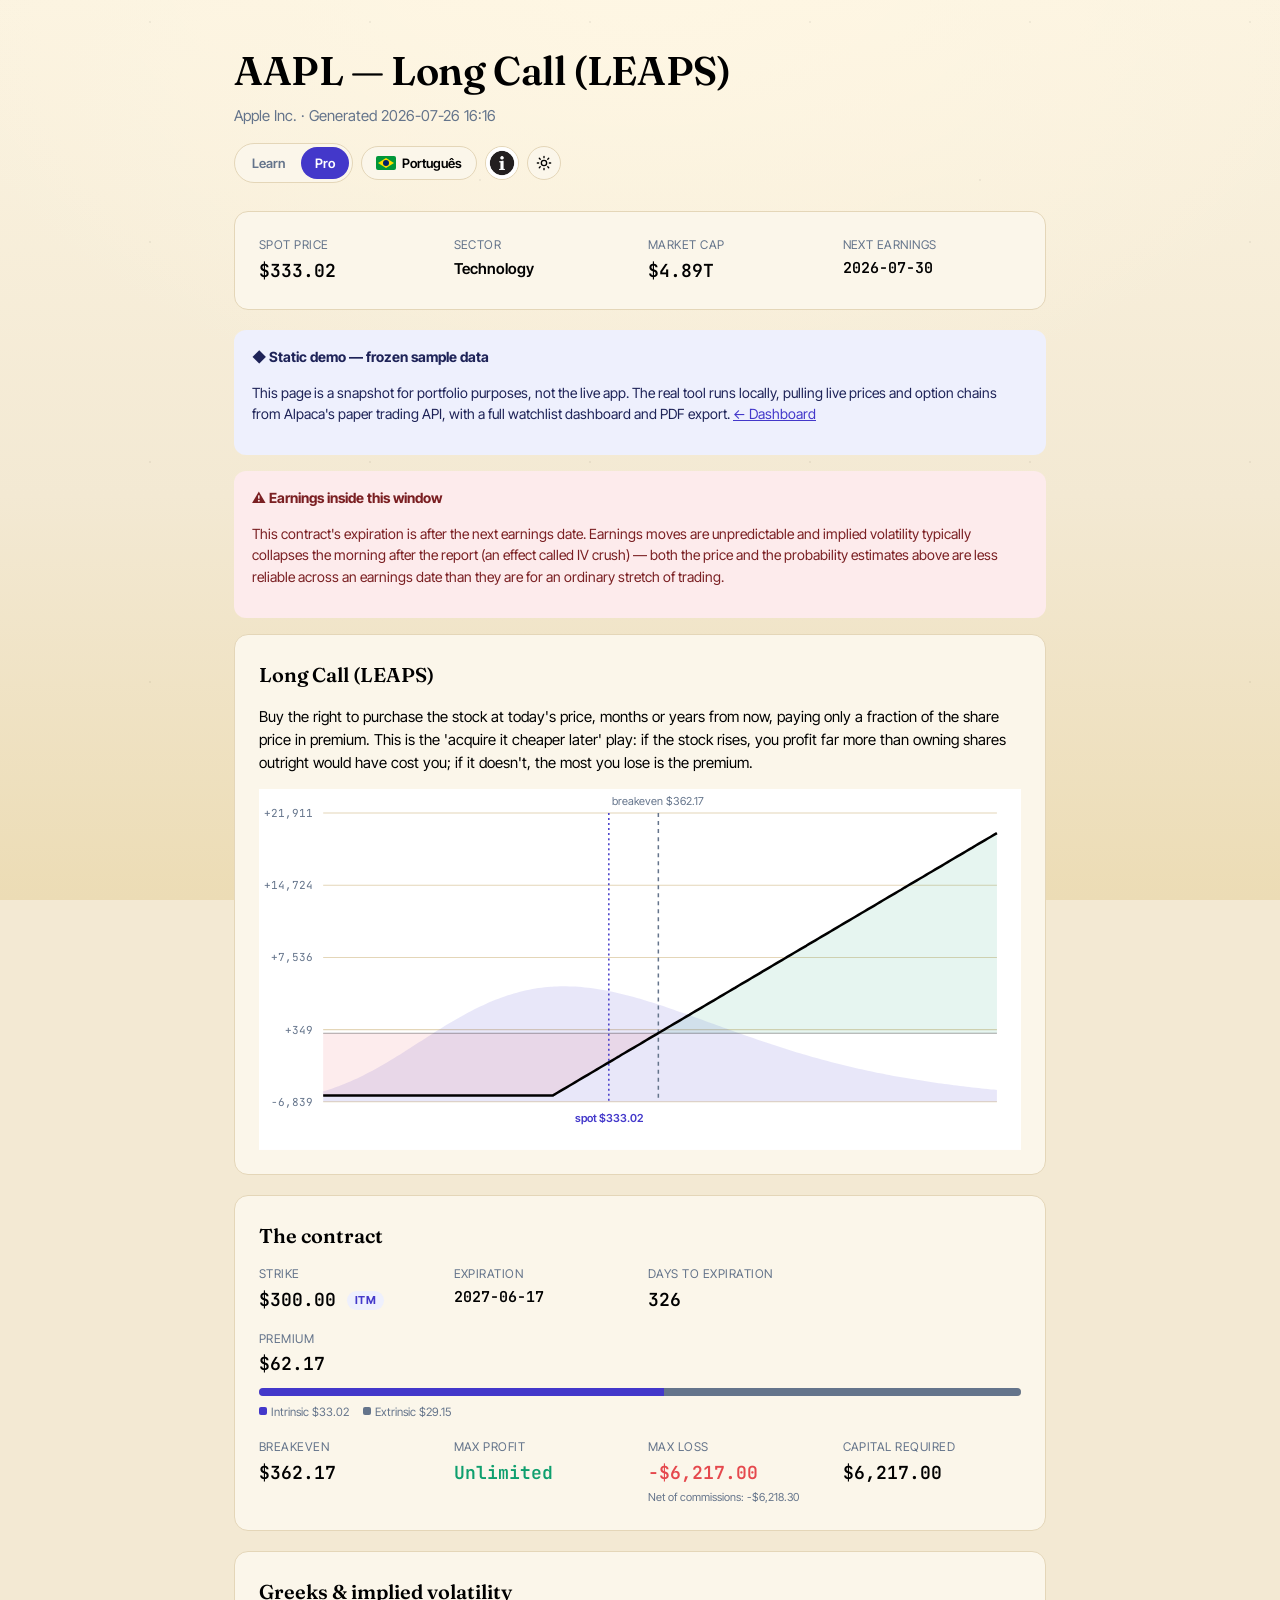
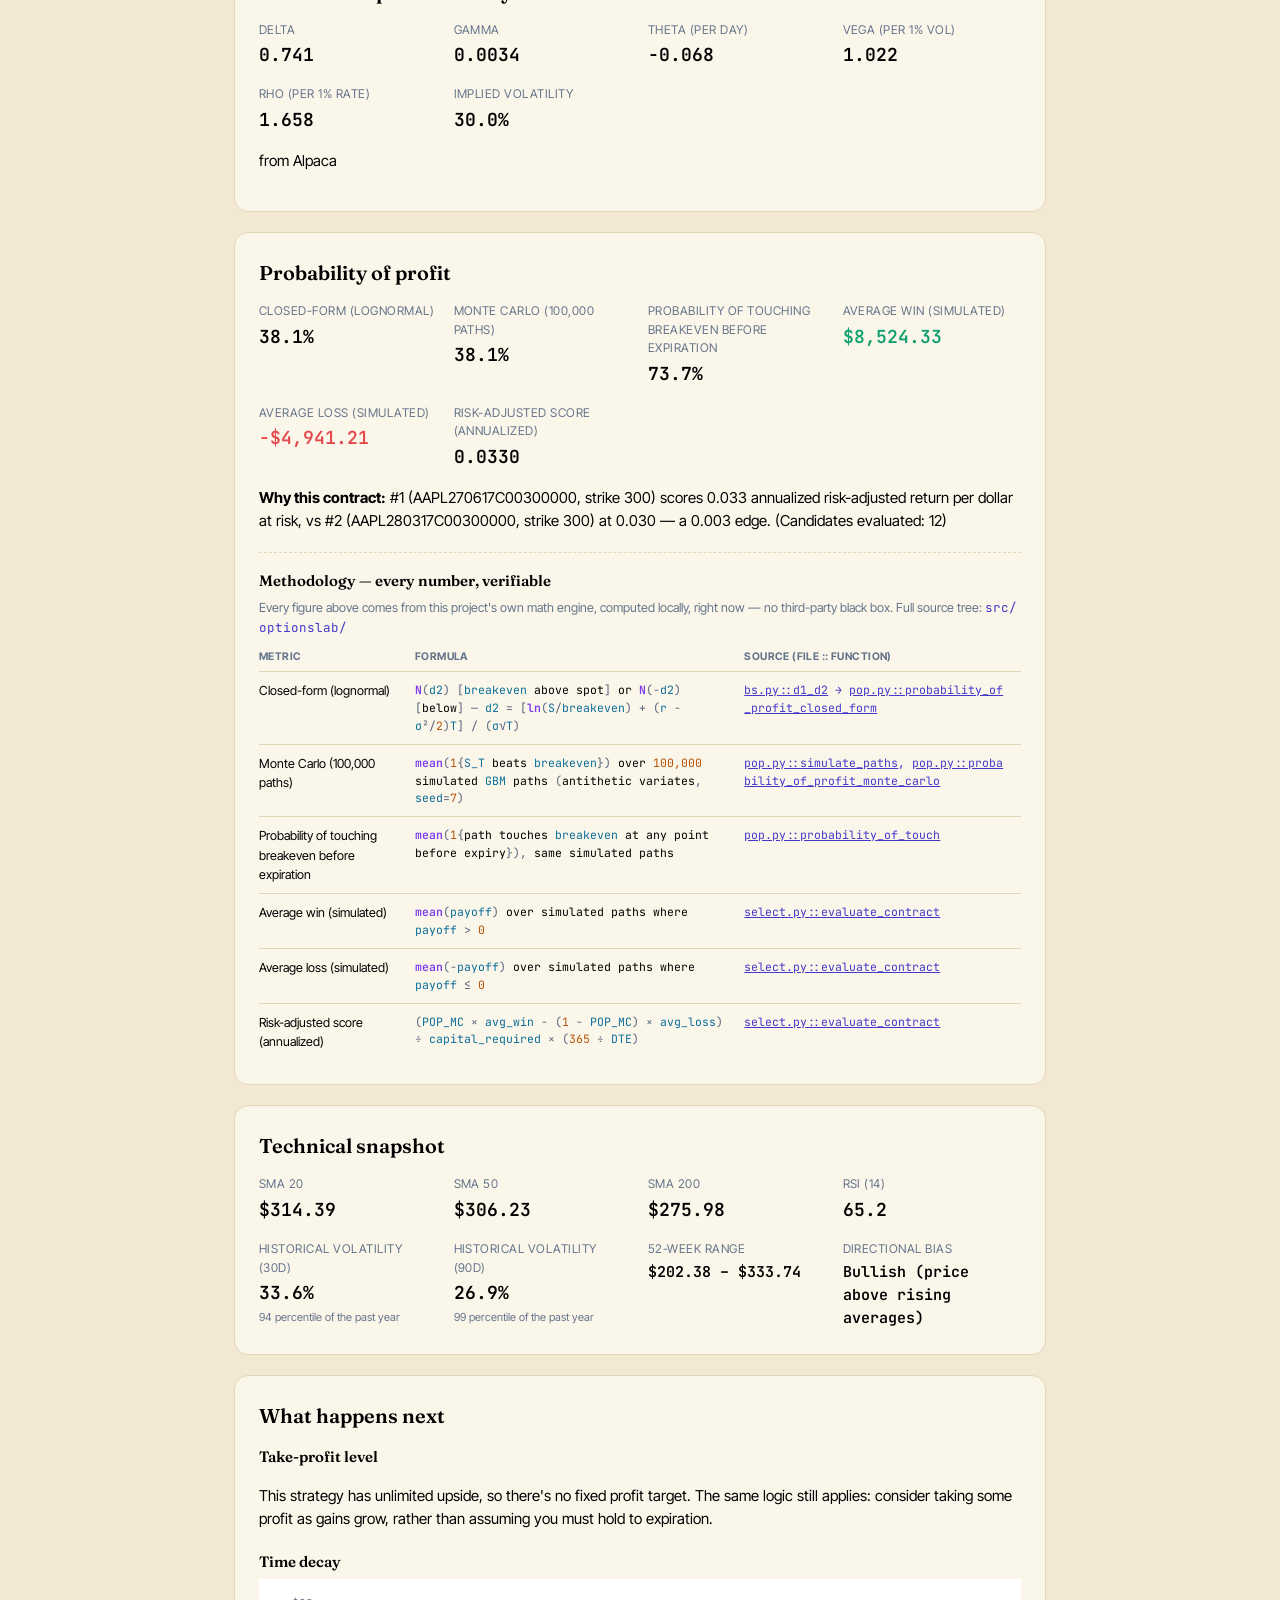
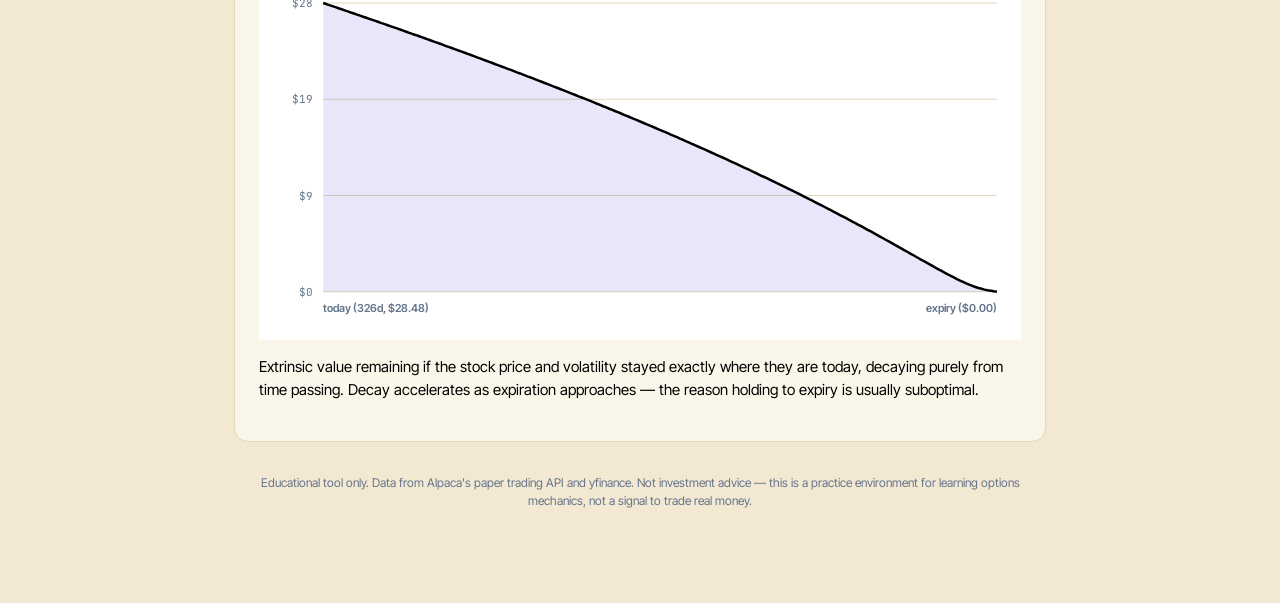
==== commit 2b3c42d0: "Merge issue-9-learn-explainers" ====
--- a/docs/report-aapl-en-pro.html
+++ b/docs/report-aapl-en-pro.html
@@ -20,7 +20,7 @@
   <header class="report-header">
     <div class="titles">
       <h1>AAPL — Long Call (LEAPS)</h1>
-      <p class="subtitle">Apple Inc. · Generated 2026-07-26 16:07</p>
+      <p class="subtitle">Apple Inc. · Generated 2026-07-26 16:16</p>
     </div>
     <div class="header-controls">
       <nav class="pill-toggle" aria-label="Report depth">
@@ -259,6 +259,7 @@
 
   <section class="panel">
     <h2>The contract</h2>
+    
     <div class="stat-row">
       <div class="stat">
         <span class="label">Strike</span>
@@ -311,6 +312,7 @@
 
   <section class="panel">
     <h2>Greeks &amp; implied volatility</h2>
+    
     <div class="stat-row">
       <div class="stat">
         <span class="label">Delta</span>
@@ -346,6 +348,7 @@
 
   <section class="panel">
     <h2>Probability of profit</h2>
+    
     <div class="stat-row">
       <div class="stat">
         <span class="label">Closed-form (lognormal)</span>
@@ -436,6 +439,7 @@
 
   <section class="panel">
     <h2>Technical snapshot</h2>
+    
     <div class="stat-row">
       <div class="stat">
         <span class="label">SMA 20</span>
--- a/docs/css/report.css
+++ b/docs/css/report.css
@@ -382,6 +382,89 @@
 
 .stat-wide { grid-column: 1 / -1; }
 
+/* ---------- Learn-mode explainer tooltips (section + per-metric) ----------
+   Hover/focus on screen (compact, doesn't bloat a page already full of stat
+   tiles); forced to a static visible block under @media print, since the
+   PDF route is a Playwright print of this same page and a hover-only tip
+   would never appear in it. ---------- */
+
+.section-explain {
+  font-size: 13px;
+  color: var(--muted);
+  margin: -8px 0 16px;
+}
+
+.tip {
+  position: relative;
+  display: inline-block;
+  margin-left: 3px;
+  vertical-align: 1px;
+}
+
+.tip-icon {
+  display: inline-flex;
+  align-items: center;
+  justify-content: center;
+  width: 13px;
+  height: 13px;
+  border-radius: 50%;
+  background: var(--hairline);
+  color: var(--muted);
+  font-family: var(--font-body);
+  font-size: 10px;
+  font-weight: 700;
+  cursor: help;
+}
+
+.tip-text {
+  position: absolute;
+  z-index: 30;
+  bottom: 130%;
+  left: 50%;
+  transform: translateX(-50%);
+  width: 220px;
+  background: var(--panel);
+  border: 1px solid var(--hairline);
+  border-radius: 8px;
+  padding: 8px 10px;
+  font-family: var(--font-body);
+  font-size: 11.5px;
+  font-weight: 400;
+  line-height: 1.4;
+  text-transform: none;
+  letter-spacing: normal;
+  color: var(--ink);
+  box-shadow: 0 6px 16px rgba(0, 0, 0, 0.18);
+  visibility: hidden;
+  opacity: 0;
+  pointer-events: none;
+  transition: opacity 0.12s ease;
+}
+
+.tip:hover .tip-text, .tip:focus .tip-text, .tip:focus-within .tip-text {
+  visibility: visible;
+  opacity: 1;
+}
+
+@media print {
+  .section-explain { margin: 0 0 12px; }
+  .tip-icon { display: none; }
+  .tip-text {
+    position: static;
+    transform: none;
+    visibility: visible;
+    opacity: 1;
+    display: block;
+    width: auto;
+    margin-top: 2px;
+    padding: 0;
+    background: transparent;
+    border: none;
+    box-shadow: none;
+    color: var(--muted);
+  }
+}
+
 .moneyness-badge {
   display: inline-block;
   padding: 1px 8px;
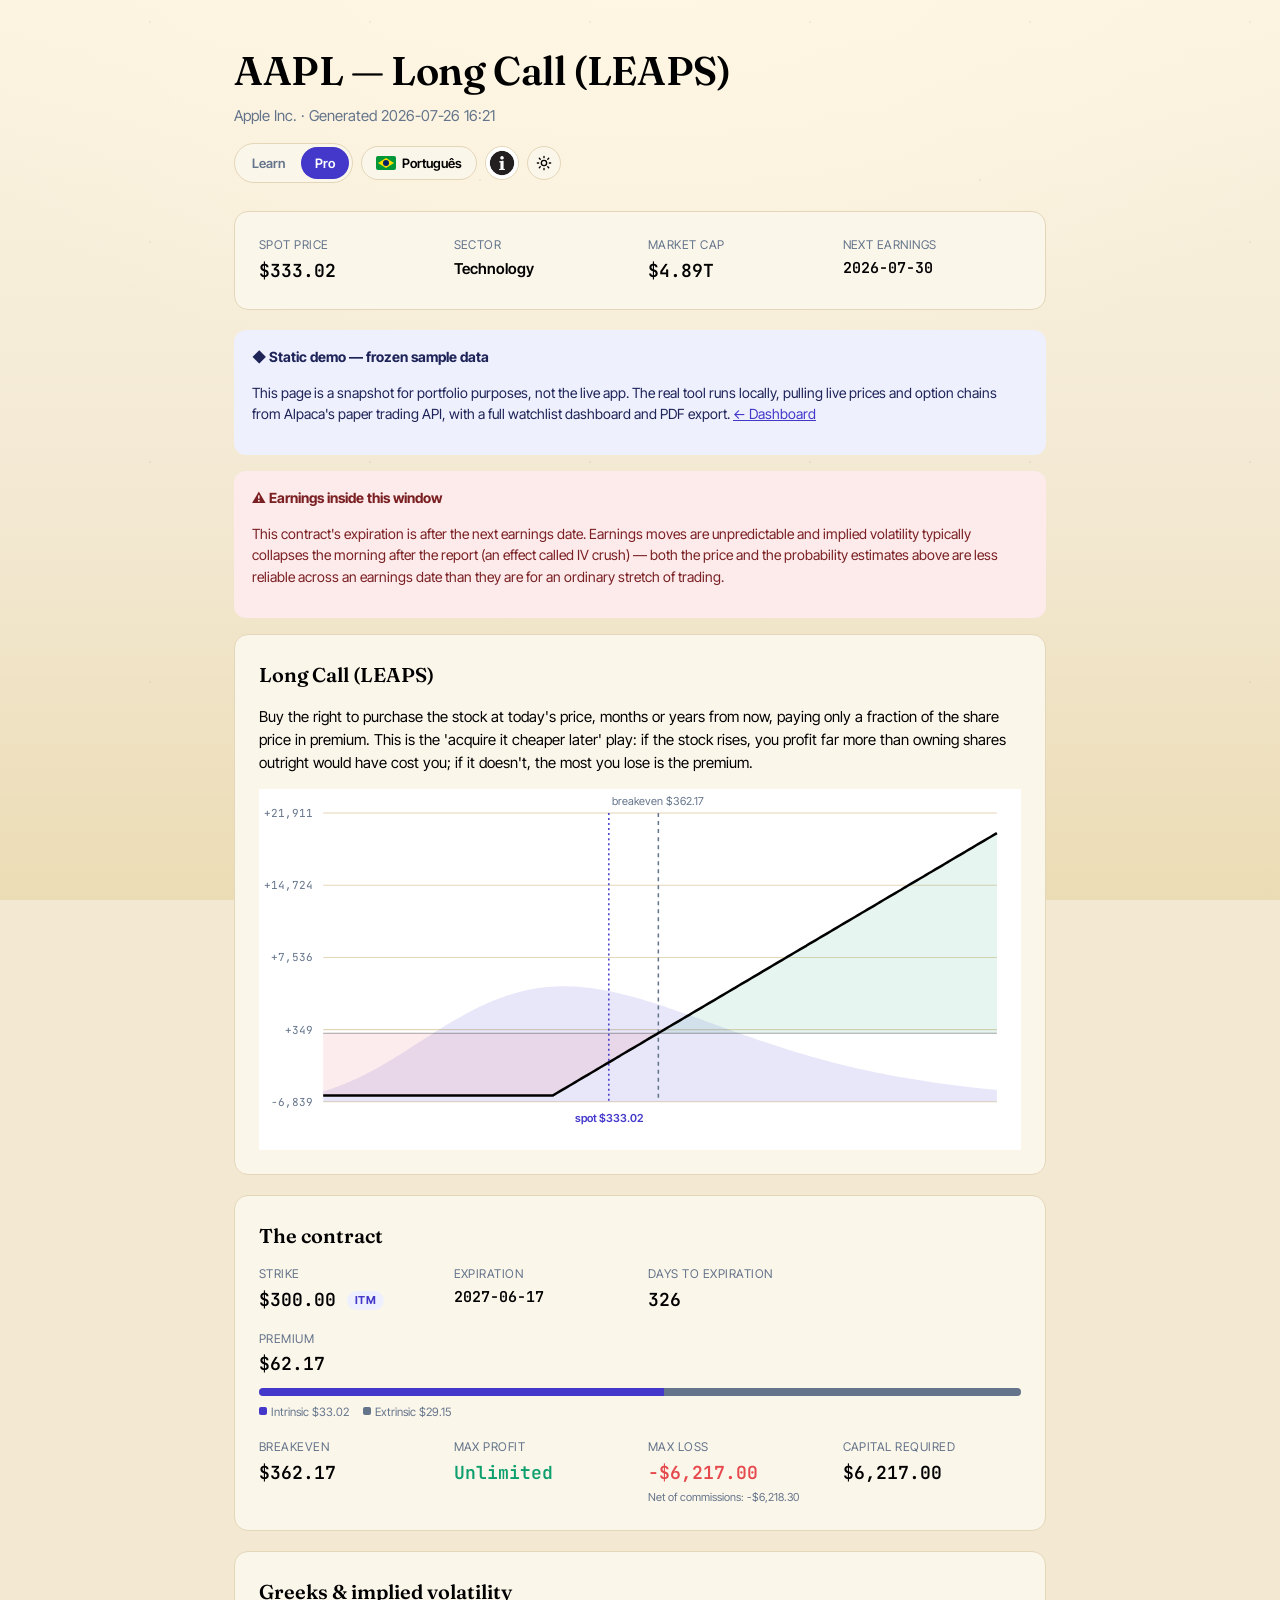
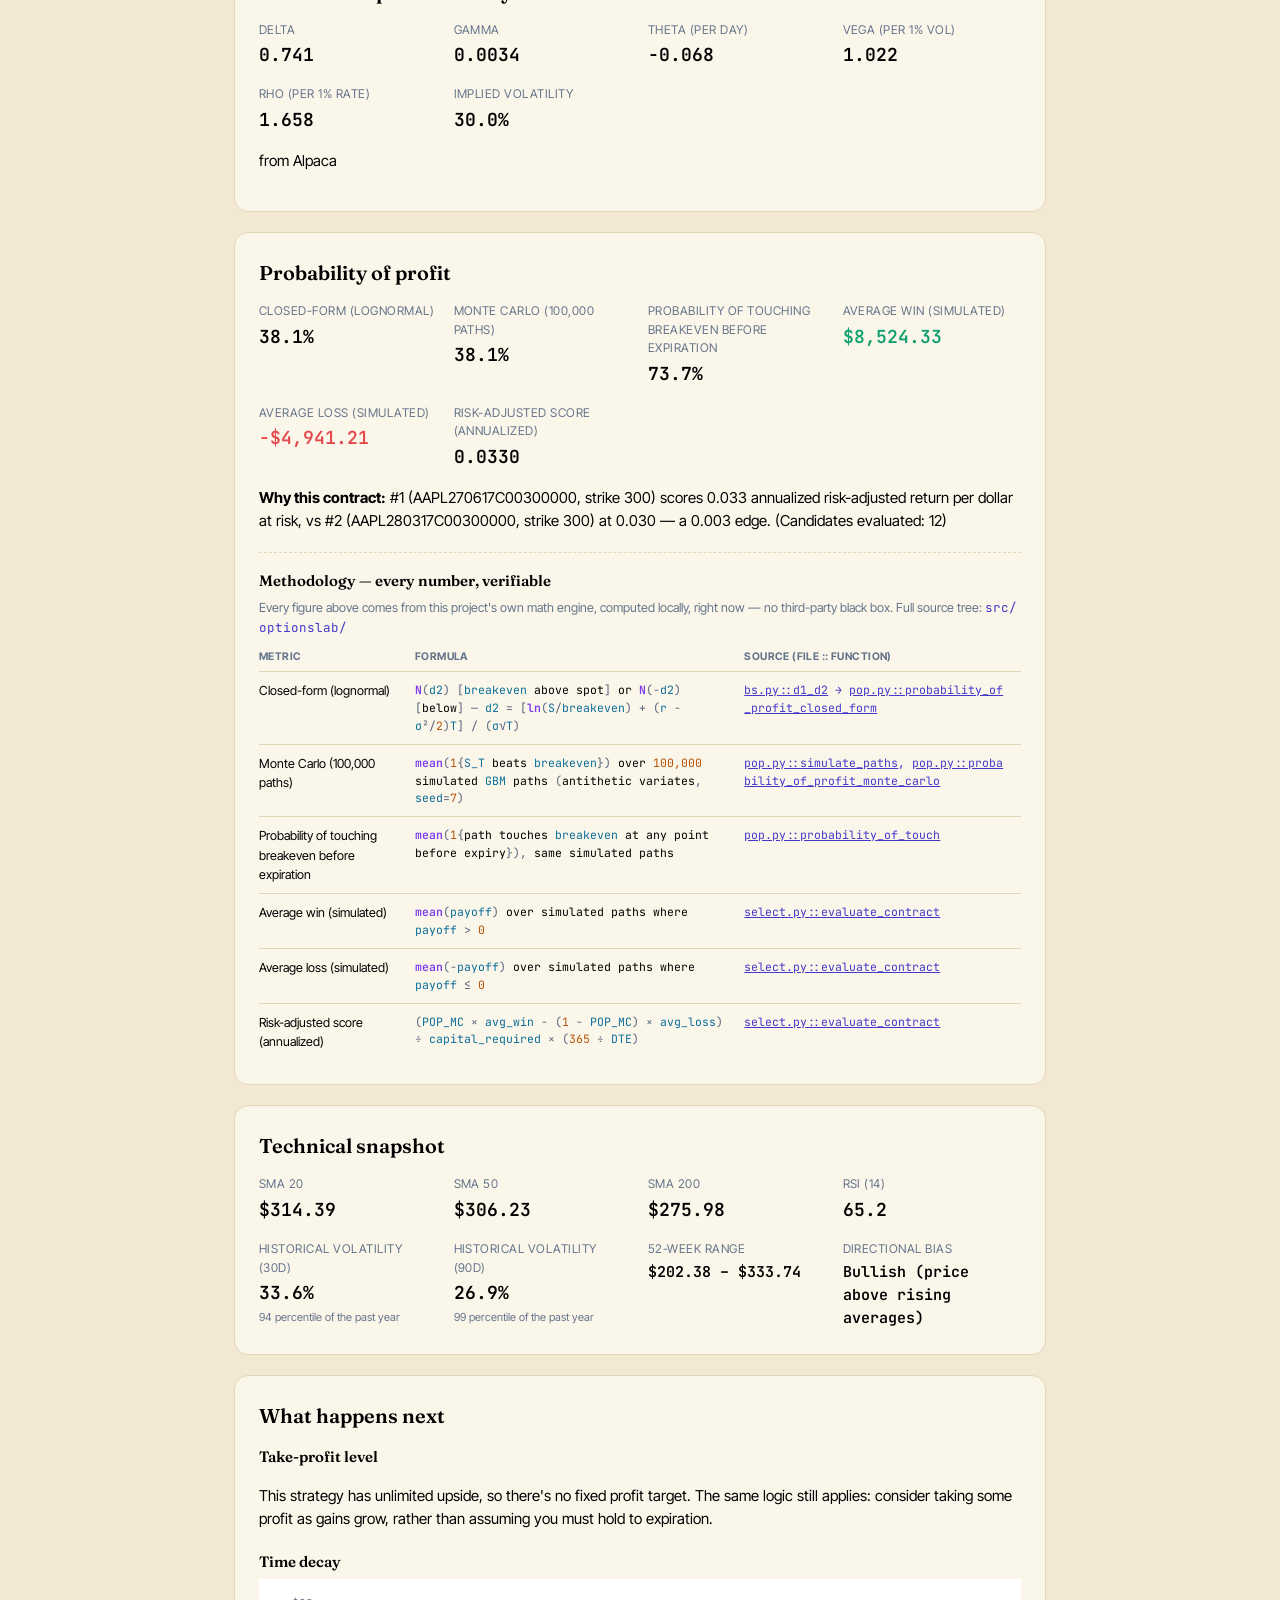
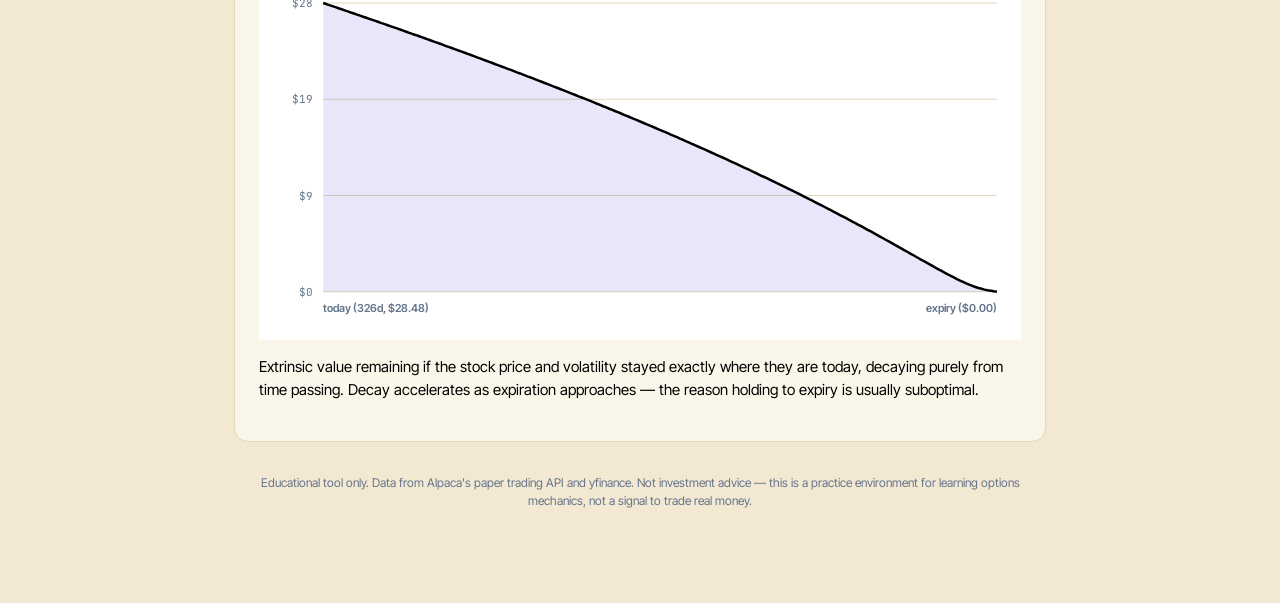
==== commit a22e7e02: "Regenerate static demo export after the 9-issue batch Final regeneration timestamp refresh only, run" ====
--- a/docs/report-aapl-en-pro.html
+++ b/docs/report-aapl-en-pro.html
@@ -20,7 +20,7 @@
   <header class="report-header">
     <div class="titles">
       <h1>AAPL — Long Call (LEAPS)</h1>
-      <p class="subtitle">Apple Inc. · Generated 2026-07-26 16:16</p>
+      <p class="subtitle">Apple Inc. · Generated 2026-07-26 16:21</p>
     </div>
     <div class="header-controls">
       <nav class="pill-toggle" aria-label="Report depth">
